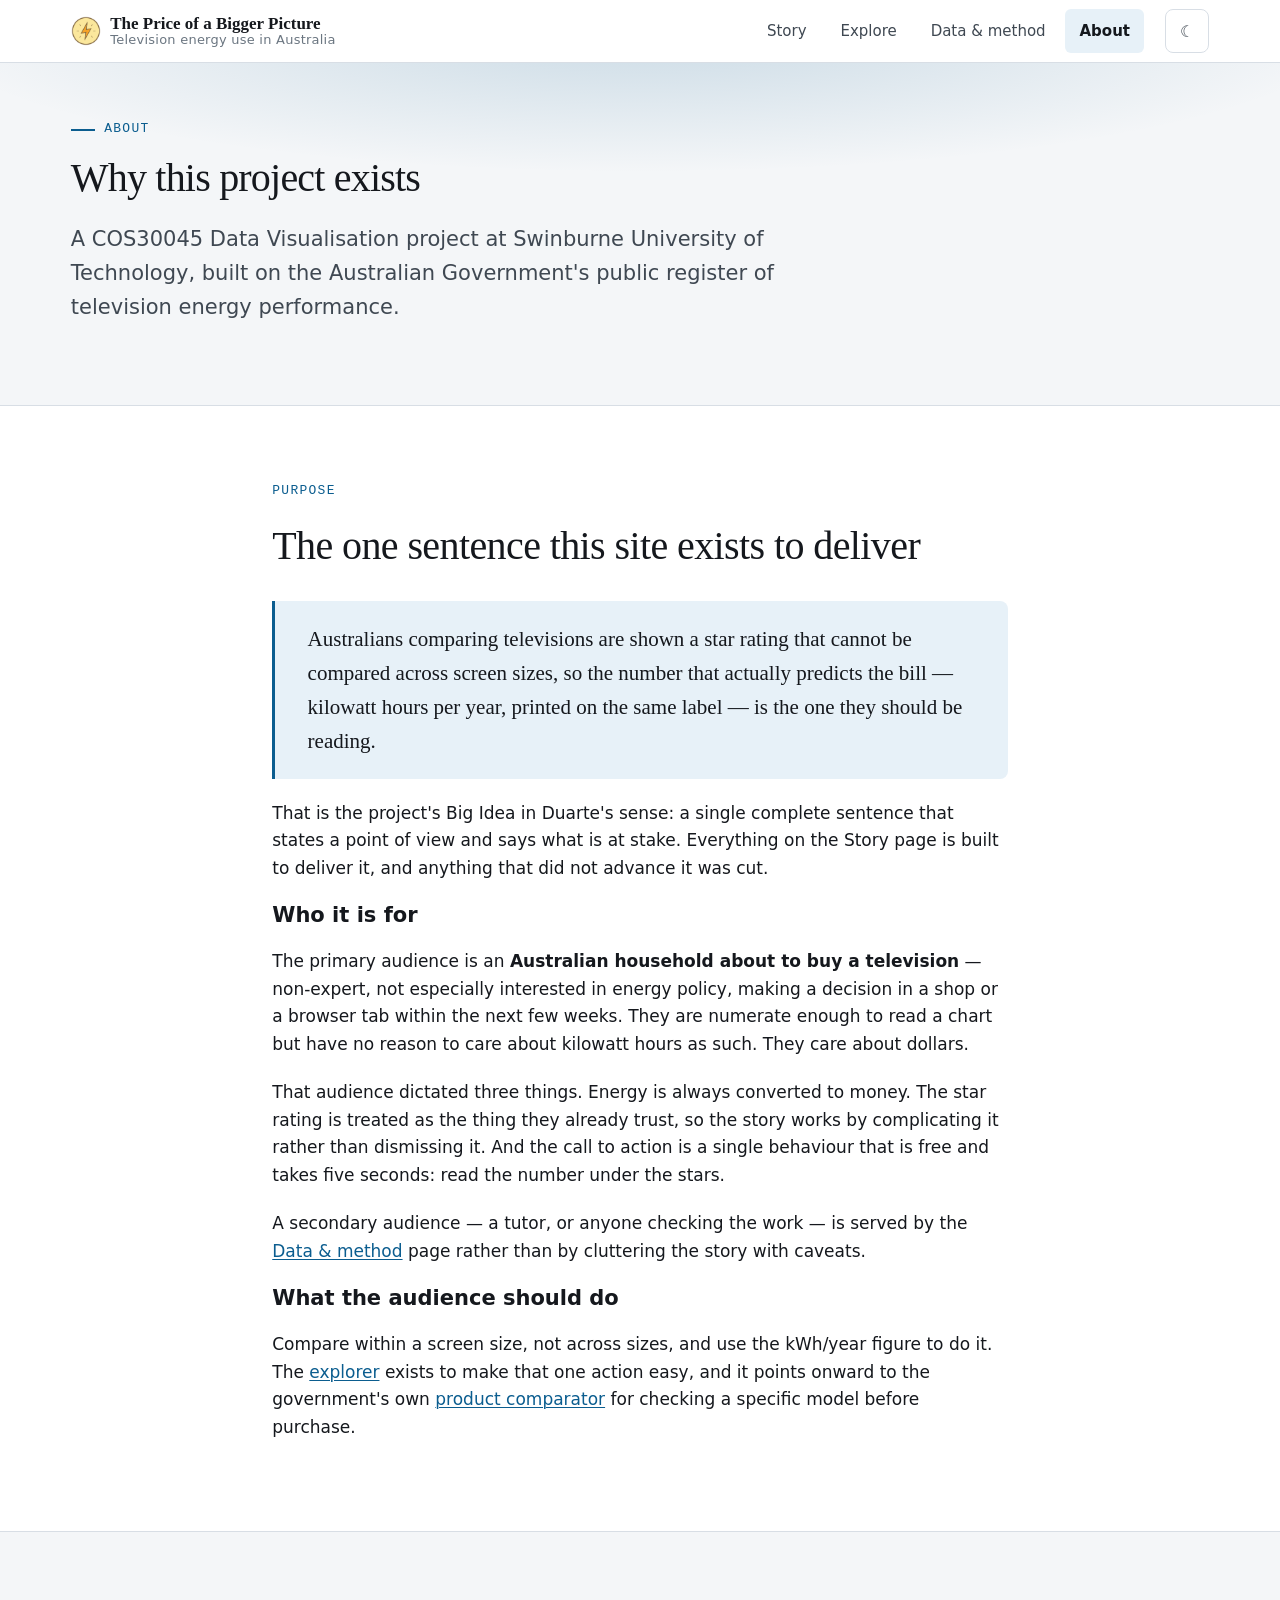
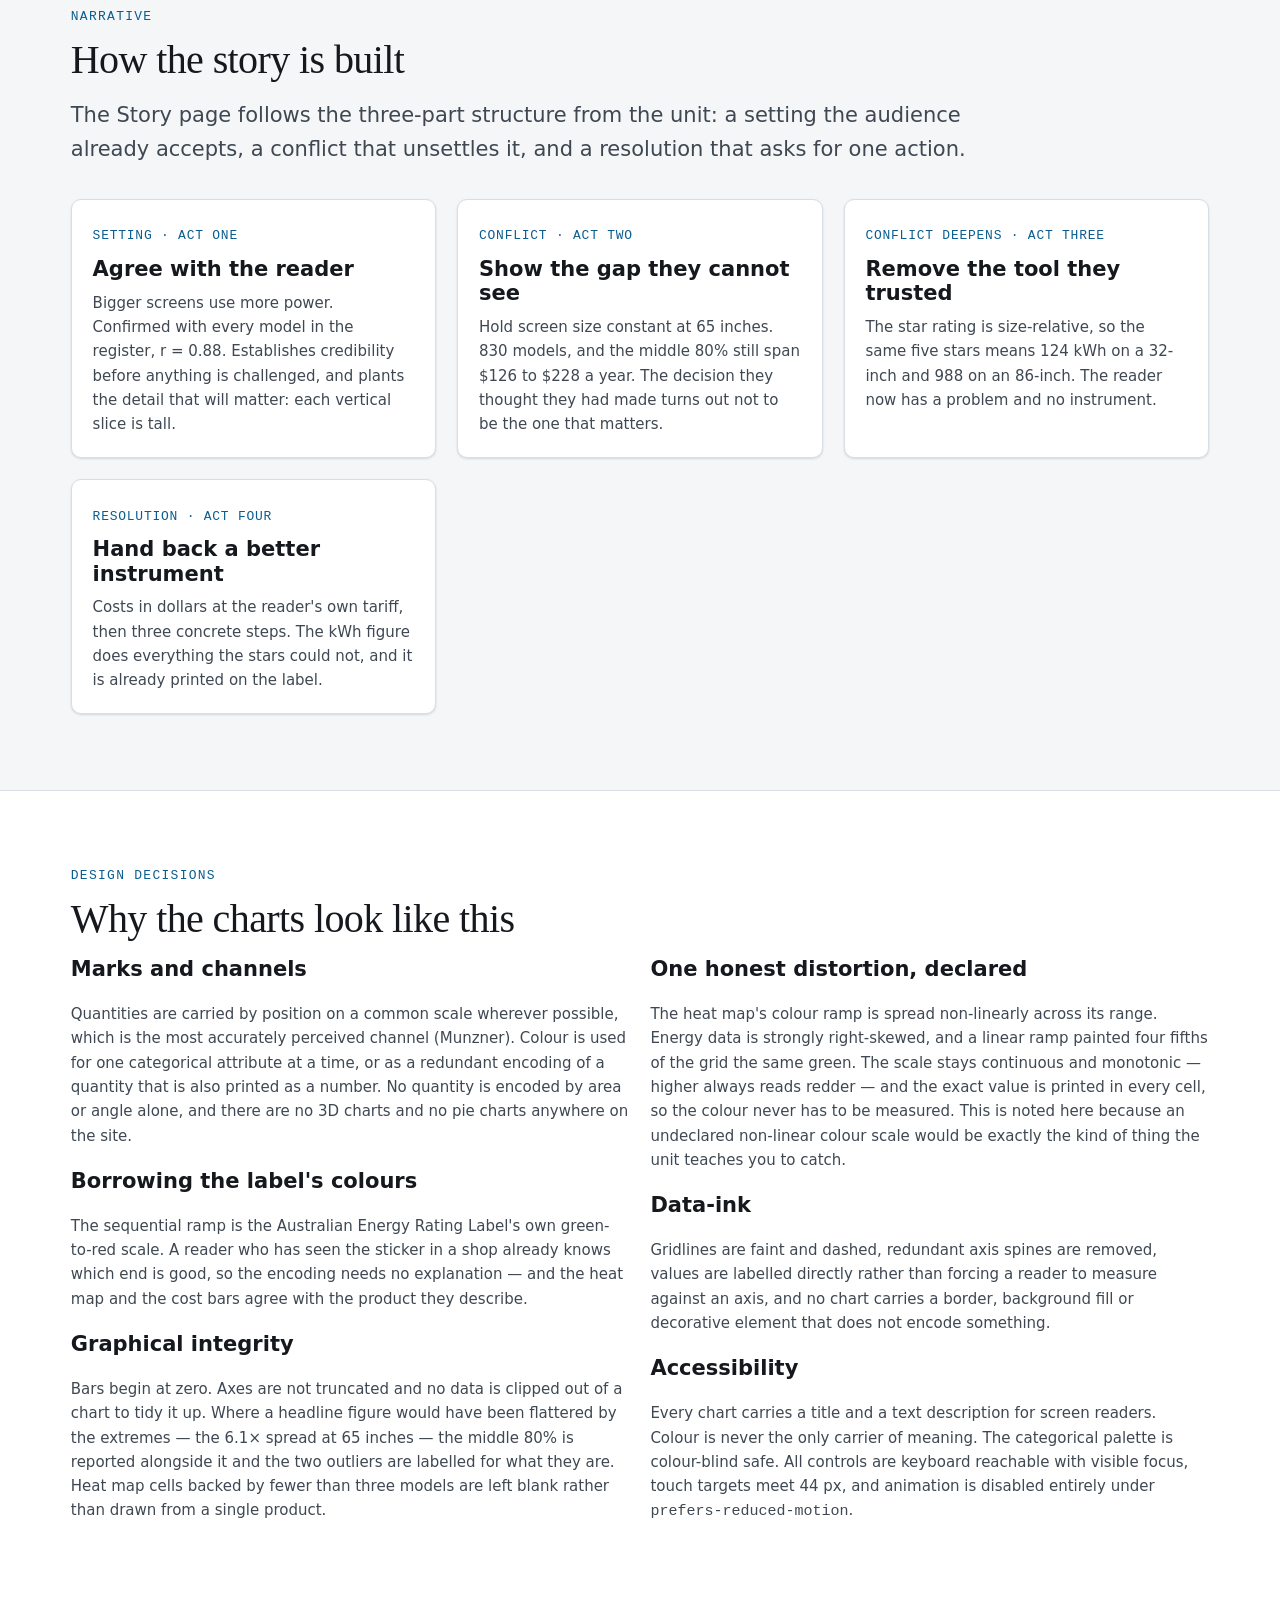
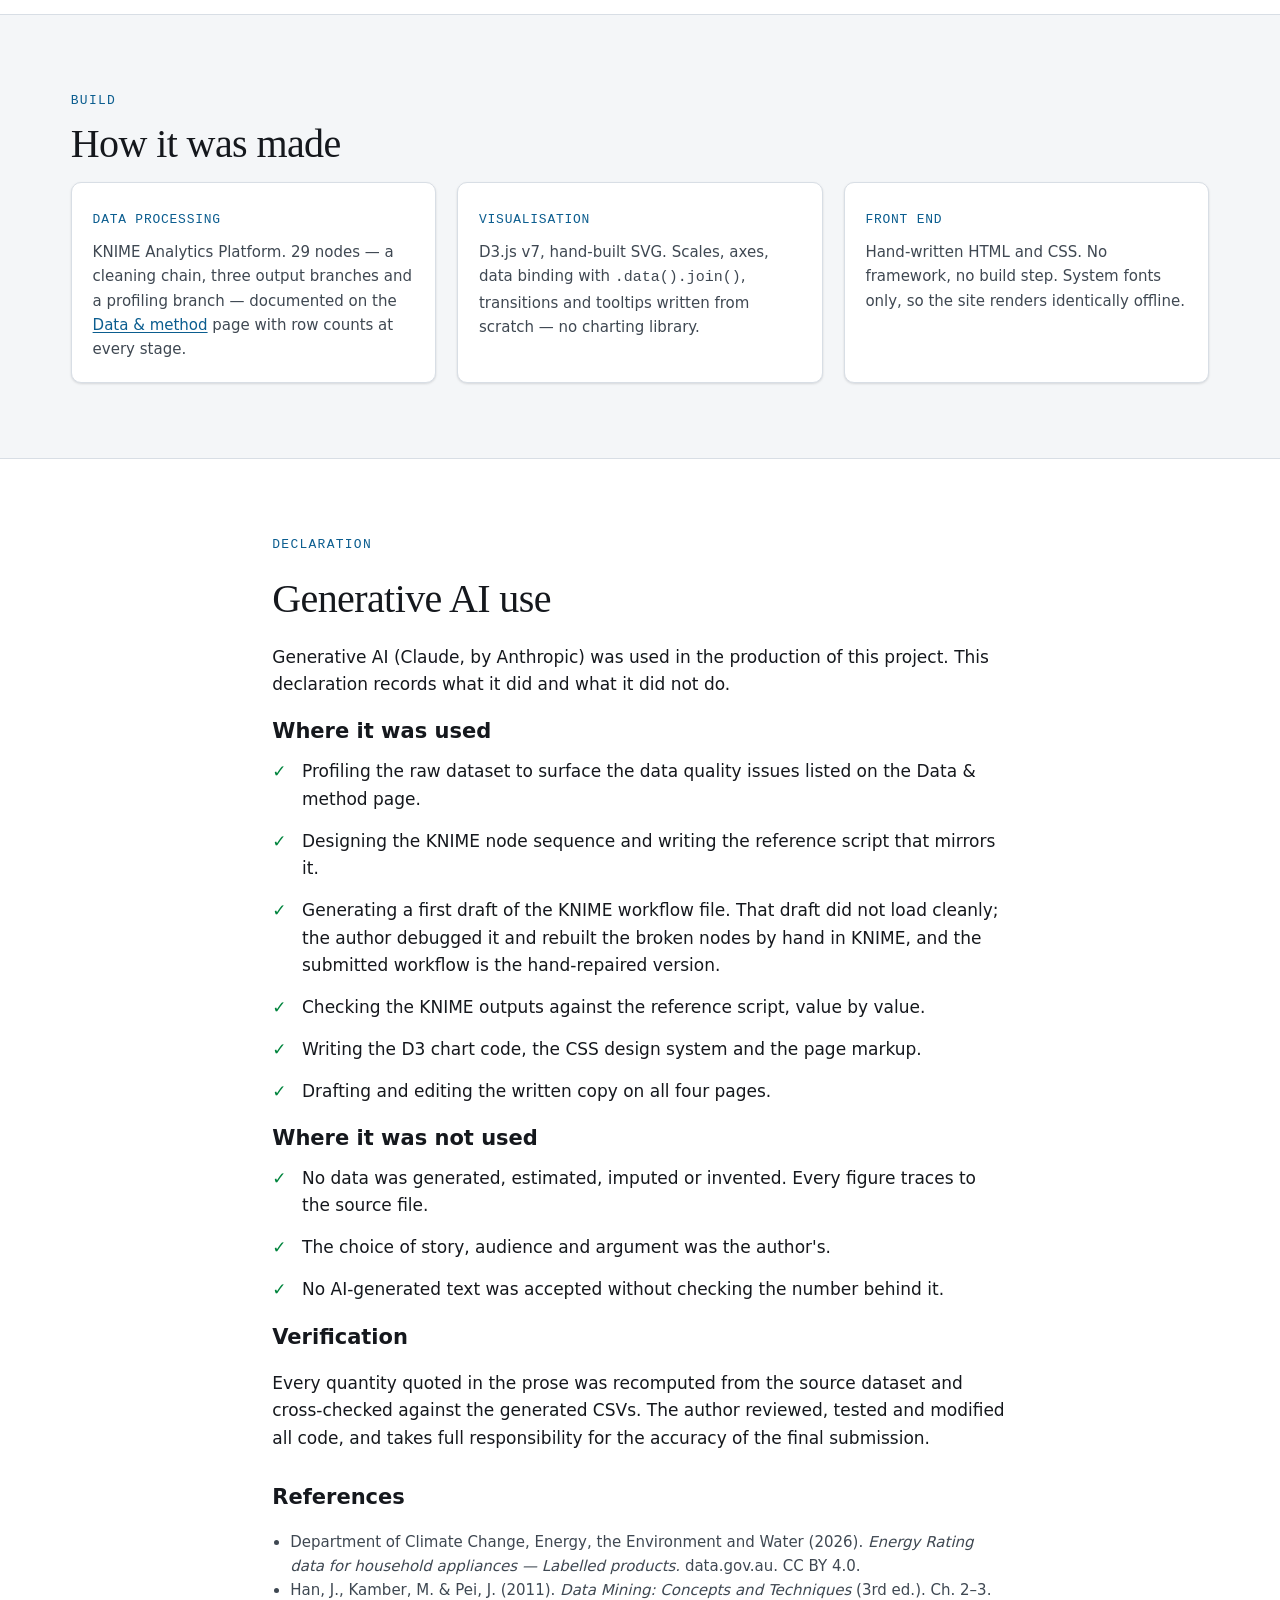
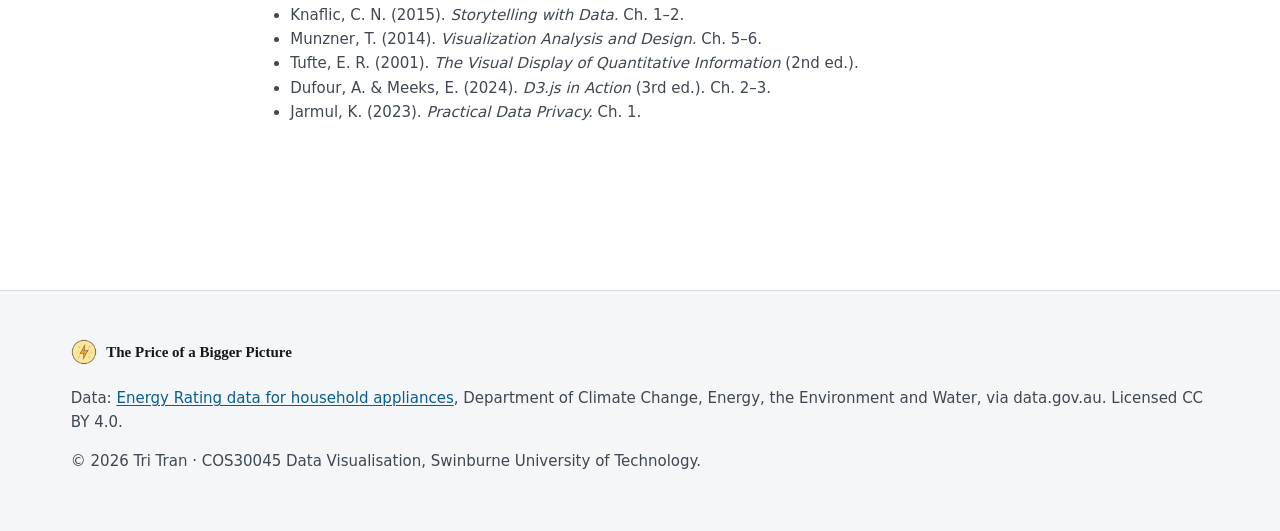
==== about.html @ 2095f711 "Add the D3 website: story, explorer, data and method, about Four acts with hand-built D3 v7 charts (" ====
<!DOCTYPE html>
<html lang="en-AU" class="no-js">
<head>
  <meta charset="UTF-8">
  <meta name="viewport" content="width=device-width, initial-scale=1.0">
  <title>About this project</title>
  <meta name="description" content="Who this data story is for, what it is trying to achieve, the design decisions behind it, and the generative AI declaration.">
  <link rel="icon" href="assets/img/PowerIcon.png" type="image/png">
  <link rel="stylesheet" href="assets/css/styles.css">
</head>
<body>
  <a class="skip-link" href="#main">Skip to main content</a>

  <header class="site-header">
    <div class="wrap">
      <nav class="nav" aria-label="Main navigation">
        <a class="brand" href="index.html" aria-label="The Price of a Bigger Picture, home">
          <img class="brand__mark" src="assets/img/PowerIcon.png" alt="">
          <span class="brand__text">
            <b>The Price of a Bigger Picture</b>
            <span class="brand__tag">Television energy use in Australia</span>
          </span>
        </a>
        <ul class="nav__list">
          <li><a class="nav__link" href="index.html">Story</a></li>
          <li><a class="nav__link" href="explore.html">Explore</a></li>
          <li><a class="nav__link" href="data.html">Data &amp; method</a></li>
          <li><a class="nav__link is-active" href="about.html" aria-current="page">About</a></li>
        </ul>
        <button class="theme-toggle" type="button" aria-label="Switch theme">&#9790;</button>
      </nav>
    </div>
  </header>

  <main id="main">
    <section class="hero" style="padding-block: var(--sp-6)">
      <div class="wrap">
        <p class="hero__kicker">About</p>
        <h1 style="font-size: var(--fs-2xl); max-width: 30ch">Why this project exists</h1>
        <p class="hero__standfirst">
          A COS30045 Data Visualisation project at Swinburne University of Technology, built on the
          Australian Government's public register of television energy performance.
        </p>
      </div>
    </section>

    <!-- ============ PURPOSE ============ -->
    <section class="section">
      <div class="wrap wrap--text stack">
        <span class="eyebrow">Purpose</span>
        <h2>The one sentence this site exists to deliver</h2>

        <div class="takeaway" style="max-width:none">
          Australians comparing televisions are shown a star rating that cannot be compared across
          screen sizes, so the number that actually predicts the bill &mdash; kilowatt hours per
          year, printed on the same label &mdash; is the one they should be reading.
        </div>

        <p>
          That is the project's Big Idea in Duarte's sense: a single complete sentence that states a
          point of view and says what is at stake. Everything on the Story page is built to deliver
          it, and anything that did not advance it was cut.
        </p>

        <h3>Who it is for</h3>
        <p>
          The primary audience is an <b>Australian household about to buy a television</b> &mdash;
          non-expert, not especially interested in energy policy, making a decision in a shop or a
          browser tab within the next few weeks. They are numerate enough to read a chart but have
          no reason to care about kilowatt hours as such. They care about dollars.
        </p>
        <p>
          That audience dictated three things. Energy is always converted to money. The star rating
          is treated as the thing they already trust, so the story works by complicating it rather
          than dismissing it. And the call to action is a single behaviour that is free and takes
          five seconds: read the number under the stars.
        </p>
        <p>
          A secondary audience &mdash; a tutor, or anyone checking the work &mdash; is served by the
          <a href="data.html">Data &amp; method</a> page rather than by cluttering the story with
          caveats.
        </p>

        <h3>What the audience should do</h3>
        <p>
          Compare within a screen size, not across sizes, and use the kWh/year figure to do it.
          The <a href="explore.html">explorer</a> exists to make that one action easy, and it points
          onward to the government's own
          <a href="https://reg.energyrating.gov.au/comparator/" rel="external">product comparator</a>
          for checking a specific model before purchase.
        </p>
      </div>
    </section>

    <!-- ============ STORY SHAPE ============ -->
    <section class="section section--tint">
      <div class="wrap">
        <span class="eyebrow">Narrative</span>
        <h2>How the story is built</h2>
        <p class="lede" style="max-width:var(--maxw-text)">
          The Story page follows the three-part structure from the unit: a setting the audience
          already accepts, a conflict that unsettles it, and a resolution that asks for one action.
        </p>

        <div class="grid grid--2" style="margin-top:var(--sp-5)">
          <div class="card">
            <span class="card__tag">Setting &middot; Act one</span>
            <h3>Agree with the reader</h3>
            <p class="small muted">Bigger screens use more power. Confirmed with every model in the
            register, r&nbsp;=&nbsp;0.88. Establishes credibility before anything is challenged, and
            plants the detail that will matter: each vertical slice is tall.</p>
          </div>
          <div class="card">
            <span class="card__tag">Conflict &middot; Act two</span>
            <h3>Show the gap they cannot see</h3>
            <p class="small muted">Hold screen size constant at 65 inches. 830 models, and the middle
            80% still span $126 to $228 a year. The decision they thought they had made turns out
            not to be the one that matters.</p>
          </div>
          <div class="card">
            <span class="card__tag">Conflict deepens &middot; Act three</span>
            <h3>Remove the tool they trusted</h3>
            <p class="small muted">The star rating is size-relative, so the same five stars means
            124 kWh on a 32-inch and 988 on an 86-inch. The reader now has a problem and no
            instrument.</p>
          </div>
          <div class="card">
            <span class="card__tag">Resolution &middot; Act four</span>
            <h3>Hand back a better instrument</h3>
            <p class="small muted">Costs in dollars at the reader's own tariff, then three concrete
            steps. The kWh figure does everything the stars could not, and it is already printed on
            the label.</p>
          </div>
        </div>
      </div>
    </section>

    <!-- ============ DESIGN ============ -->
    <section class="section">
      <div class="wrap">
        <span class="eyebrow">Design decisions</span>
        <h2>Why the charts look like this</h2>

        <div class="grid grid--2" style="align-items:start">
          <div class="stack">
            <h3>Marks and channels</h3>
            <p class="small muted">
              Quantities are carried by position on a common scale wherever possible, which is the
              most accurately perceived channel (Munzner). Colour is used for one categorical
              attribute at a time, or as a redundant encoding of a quantity that is also printed as
              a number. No quantity is encoded by area or angle alone, and there are no 3D charts
              and no pie charts anywhere on the site.
            </p>

            <h3>Borrowing the label's colours</h3>
            <p class="small muted">
              The sequential ramp is the Australian Energy Rating Label's own green-to-red scale. A
              reader who has seen the sticker in a shop already knows which end is good, so the
              encoding needs no explanation &mdash; and the heat map and the cost bars agree with the
              product they describe.
            </p>

            <h3>Graphical integrity</h3>
            <p class="small muted">
              Bars begin at zero. Axes are not truncated and no data is clipped out of a chart to
              tidy it up. Where a headline figure would have been flattered by the extremes &mdash;
              the 6.1&times; spread at 65 inches &mdash; the middle 80% is reported alongside it and
              the two outliers are labelled for what they are. Heat map cells backed by fewer than
              three models are left blank rather than drawn from a single product.
            </p>
          </div>

          <div class="stack">
            <h3>One honest distortion, declared</h3>
            <p class="small muted">
              The heat map's colour ramp is spread non-linearly across its range. Energy data is
              strongly right-skewed, and a linear ramp painted four fifths of the grid the same
              green. The scale stays continuous and monotonic &mdash; higher always reads redder
              &mdash; and the exact value is printed in every cell, so the colour never has to be
              measured. This is noted here because an undeclared non-linear colour scale would be
              exactly the kind of thing the unit teaches you to catch.
            </p>

            <h3>Data-ink</h3>
            <p class="small muted">
              Gridlines are faint and dashed, redundant axis spines are removed, values are labelled
              directly rather than forcing a reader to measure against an axis, and no chart carries
              a border, background fill or decorative element that does not encode something.
            </p>

            <h3>Accessibility</h3>
            <p class="small muted">
              Every chart carries a title and a text description for screen readers. Colour is never
              the only carrier of meaning. The categorical palette is colour-blind safe. All
              controls are keyboard reachable with visible focus, touch targets meet 44&nbsp;px, and
              animation is disabled entirely under <code>prefers-reduced-motion</code>.
            </p>
          </div>
        </div>
      </div>
    </section>

    <!-- ============ BUILD ============ -->
    <section class="section section--tint">
      <div class="wrap">
        <span class="eyebrow">Build</span>
        <h2>How it was made</h2>
        <div class="grid grid--3">
          <div class="card">
            <span class="card__tag">Data processing</span>
            <p class="small muted" style="margin:0">KNIME Analytics Platform. 29 nodes &mdash; a
            cleaning chain, three output branches and a profiling branch &mdash; documented on the
            <a href="data.html">Data &amp; method</a> page with row counts at every stage.</p>
          </div>
          <div class="card">
            <span class="card__tag">Visualisation</span>
            <p class="small muted" style="margin:0">D3.js v7, hand-built SVG. Scales, axes, data
            binding with <code>.data().join()</code>, transitions and tooltips written from
            scratch &mdash; no charting library.</p>
          </div>
          <div class="card">
            <span class="card__tag">Front end</span>
            <p class="small muted" style="margin:0">Hand-written HTML and CSS. No framework, no build
            step. System fonts only, so the site renders identically offline.</p>
          </div>
        </div>
      </div>
    </section>

    <!-- ============ GENAI ============ -->
    <section class="section">
      <div class="wrap wrap--text stack">
        <span class="eyebrow">Declaration</span>
        <h2>Generative AI use</h2>

        <p>
          Generative AI (Claude, by Anthropic) was used in the production of this project. This
          declaration records what it did and what it did not do.
        </p>

        <h3>Where it was used</h3>
        <ul class="tick-list">
          <li>Profiling the raw dataset to surface the data quality issues listed on the Data &amp;
              method page.</li>
          <li>Designing the KNIME node sequence and writing the reference script that mirrors it.</li>
          <li>Generating a first draft of the KNIME workflow file. That draft did not load cleanly;
              the author debugged it and rebuilt the broken nodes by hand in KNIME, and the submitted
              workflow is the hand-repaired version.</li>
          <li>Checking the KNIME outputs against the reference script, value by value.</li>
          <li>Writing the D3 chart code, the CSS design system and the page markup.</li>
          <li>Drafting and editing the written copy on all four pages.</li>
        </ul>

        <h3>Where it was not used</h3>
        <ul class="tick-list">
          <li>No data was generated, estimated, imputed or invented. Every figure traces to the
              source file.</li>
          <li>The choice of story, audience and argument was the author's.</li>
          <li>No AI-generated text was accepted without checking the number behind it.</li>
        </ul>

        <h3>Verification</h3>
        <p>
          Every quantity quoted in the prose was recomputed from the source dataset and cross-checked
          against the generated CSVs. The author reviewed, tested and modified all code, and takes
          full responsibility for the accuracy of the final submission.
        </p>

        <h3 style="margin-top:var(--sp-5)">References</h3>
        <ul class="small muted" style="padding-left:1.2em">
          <li>Department of Climate Change, Energy, the Environment and Water (2026).
              <em>Energy Rating data for household appliances &mdash; Labelled products.</em> data.gov.au. CC BY 4.0.</li>
          <li>Han, J., Kamber, M. &amp; Pei, J. (2011). <em>Data Mining: Concepts and Techniques</em> (3rd ed.). Ch. 2&ndash;3.</li>
          <li>Knaflic, C. N. (2015). <em>Storytelling with Data.</em> Ch. 1&ndash;2.</li>
          <li>Munzner, T. (2014). <em>Visualization Analysis and Design.</em> Ch. 5&ndash;6.</li>
          <li>Tufte, E. R. (2001). <em>The Visual Display of Quantitative Information</em> (2nd ed.).</li>
          <li>Dufour, A. &amp; Meeks, E. (2024). <em>D3.js in Action</em> (3rd ed.). Ch. 2&ndash;3.</li>
          <li>Jarmul, K. (2023). <em>Practical Data Privacy.</em> Ch. 1.</li>
        </ul>
      </div>
    </section>

  </main>

  <footer class="site-footer">
    <div class="wrap">
      <div class="site-footer__top">
        <img src="assets/img/PowerIcon.png" alt="">
        <strong>The Price of a Bigger Picture</strong>
      </div>
      <p class="small">
        Data: <a href="https://data.gov.au/data/dataset/energy-rating-for-household-appliances">Energy
        Rating data for household appliances</a>, Department of Climate Change, Energy, the
        Environment and Water, via data.gov.au. Licensed CC BY 4.0.
      </p>
      <p class="small">&copy; <span data-year>2026</span> Tri Tran &middot; COS30045 Data Visualisation, Swinburne University of Technology.</p>
    </div>
  </footer>

  <script src="assets/js/vendor/d3.v7.min.js"></script>
  <script src="assets/js/charts.js"></script>
  <script src="assets/js/main.js"></script>
</body>
</html>
---- assets/css/styles.css ----
/* ==========================================================================
   The Price of a Bigger Picture - COS30045 Assignment 1
   Design system + page styles.

   Colour note: the sequential ramp is taken from the Australian Energy Rating
   Label itself (green = efficient, red = inefficient). Using the label's own
   colours means the chart legend matches the sticker on the shelf, so the
   encoding needs no explaining.
   ========================================================================== */

/* --- Tokens --------------------------------------------------------------- */
:root {
  /* Neutrals */
  --paper:      #ffffff;
  --tint:       #f4f6f8;
  --tint-2:     #e8ecf0;
  --rule:       #d8dee5;
  --ink:        #15181d;
  --ink-2:      #3f4852;
  --ink-3:      #6b7681;

  /* Brand / UI accent */
  --accent:     #0b5d8f;
  --accent-ink: #073f61;
  --accent-wash:#e7f1f8;

  /* Energy Rating Label ramp: efficient -> inefficient */
  --e1: #00843d;
  --e2: #8cc63f;
  --e3: #ffd500;
  --e4: #f7941e;
  --e5: #e8112d;

  /* Screen technology (categorical, colour-blind safe) */
  --tech-lcd:  #4c72b0;
  --tech-led:  #55a868;
  --tech-oled: #c44e52;

  /* Fluid type scale */
  --fs-xs:  clamp(0.75rem, 0.73rem + 0.1vw, 0.8125rem);
  --fs-sm:  clamp(0.875rem, 0.85rem + 0.15vw, 0.9375rem);
  --fs-base:clamp(1rem, 0.97rem + 0.2vw, 1.0625rem);
  --fs-lg:  clamp(1.125rem, 1.05rem + 0.4vw, 1.3125rem);
  --fs-xl:  clamp(1.375rem, 1.2rem + 0.8vw, 1.75rem);
  --fs-2xl: clamp(1.75rem, 1.45rem + 1.4vw, 2.5rem);
  --fs-3xl: clamp(2.25rem, 1.7rem + 2.6vw, 4rem);

  /* Space scale */
  --sp-1: clamp(0.25rem, 0.24rem + 0.1vw, 0.375rem);
  --sp-2: clamp(0.5rem, 0.47rem + 0.15vw, 0.625rem);
  --sp-3: clamp(0.75rem, 0.7rem + 0.25vw, 1rem);
  --sp-4: clamp(1rem, 0.9rem + 0.5vw, 1.5rem);
  --sp-5: clamp(1.5rem, 1.3rem + 0.9vw, 2.25rem);
  --sp-6: clamp(2rem, 1.6rem + 1.8vw, 3.25rem);
  --sp-7: clamp(3rem, 2.3rem + 3vw, 5rem);

  /* Type families. System stacks only - no network request, so the page
     renders identically offline and when marked from a USB stick. */
  --font-display: Georgia, "Iowan Old Style", "Times New Roman", serif;
  --font-body: system-ui, -apple-system, "Segoe UI", Roboto, Helvetica, Arial, sans-serif;
  --font-mono: ui-monospace, "SF Mono", SFMono-Regular, Menlo, Consolas, monospace;

  /* Motion */
  --dur-fast: 150ms;
  --dur: 260ms;
  --dur-slow: 500ms;
  --ease: cubic-bezier(0.4, 0, 0.2, 1);

  --shadow-1: 0 1px 2px rgba(21, 24, 29, 0.06), 0 1px 3px rgba(21, 24, 29, 0.08);
  --shadow-2: 0 4px 12px rgba(21, 24, 29, 0.08), 0 2px 4px rgba(21, 24, 29, 0.06);
  --shadow-3: 0 12px 32px rgba(21, 24, 29, 0.12);

  --maxw: 1180px;
  --maxw-text: 68ch;
}

@media (prefers-color-scheme: dark) {
  :root:not([data-theme="light"]) {
    --paper:      #14171c;
    --tint:       #1b1f26;
    --tint-2:     #232831;
    --rule:       #323a45;
    --ink:        #eef1f4;
    --ink-2:      #b4bec9;
    --ink-3:      #8792a0;
    --accent:     #68b6e8;
    --accent-ink: #a8d5f2;
    --accent-wash:#1a2b38;
    --shadow-1: 0 1px 2px rgba(0,0,0,0.4);
    --shadow-2: 0 4px 12px rgba(0,0,0,0.45);
    --shadow-3: 0 12px 32px rgba(0,0,0,0.55);
  }
}

:root[data-theme="dark"] {
  --paper:      #14171c;
  --tint:       #1b1f26;
  --tint-2:     #232831;
  --rule:       #323a45;
  --ink:        #eef1f4;
  --ink-2:      #b4bec9;
  --ink-3:      #8792a0;
  --accent:     #68b6e8;
  --accent-ink: #a8d5f2;
  --accent-wash:#1a2b38;
}

/* --- Reset ---------------------------------------------------------------- */
*, *::before, *::after { box-sizing: border-box; }

html { -webkit-text-size-adjust: 100%; scroll-behavior: smooth; }

body {
  margin: 0;
  background: var(--paper);
  color: var(--ink);
  font-family: var(--font-body);
  font-size: var(--fs-base);
  line-height: 1.62;
  -webkit-font-smoothing: antialiased;
  text-rendering: optimizeLegibility;
}

img, svg { max-width: 100%; display: block; }
h1, h2, h3, h4 { line-height: 1.16; margin: 0 0 var(--sp-3); font-weight: 600; }
h1 { font-family: var(--font-display); font-size: var(--fs-3xl); letter-spacing: -0.02em; font-weight: 400; }
h2 { font-family: var(--font-display); font-size: var(--fs-2xl); letter-spacing: -0.015em; font-weight: 400; }
h3 { font-size: var(--fs-lg); }
h4 { font-size: var(--fs-base); }
p { margin: 0 0 var(--sp-3); }
a { color: var(--accent); text-decoration-thickness: 1px; text-underline-offset: 2px; }
a:hover { color: var(--accent-ink); }

:focus-visible {
  outline: 3px solid var(--accent);
  outline-offset: 2px;
  border-radius: 3px;
}
:focus:not(:focus-visible) { outline: none; }

/* Respect the user's motion preference everywhere. */
@media (prefers-reduced-motion: reduce) {
  html { scroll-behavior: auto; }
  *, *::before, *::after {
    animation-duration: 0.01ms !important;
    animation-iteration-count: 1 !important;
    transition-duration: 0.01ms !important;
  }
}

.skip-link {
  position: absolute; left: -9999px; top: 0; z-index: 100;
  background: var(--ink); color: var(--paper);
  padding: var(--sp-2) var(--sp-3); border-radius: 0 0 6px 0;
}
.skip-link:focus { left: 0; }

/* --- Layout --------------------------------------------------------------- */
.wrap { width: 100%; max-width: var(--maxw); margin-inline: auto; padding-inline: var(--sp-4); }
.wrap--text { max-width: calc(var(--maxw-text) + 2 * var(--sp-4)); }
.section { padding-block: var(--sp-7); }
.section--tint { background: var(--tint); border-block: 1px solid var(--rule); }
.stack > * + * { margin-top: var(--sp-4); }

/* --- Header --------------------------------------------------------------- */
.site-header {
  position: sticky; top: 0; z-index: 50;
  background: color-mix(in srgb, var(--paper) 88%, transparent);
  backdrop-filter: blur(12px) saturate(180%);
  border-bottom: 1px solid var(--rule);
}
@supports not (background: color-mix(in srgb, red 50%, blue)) {
  .site-header { background: var(--paper); }
}

.nav { display: flex; align-items: center; gap: var(--sp-4); min-height: 62px; }

.brand { display: flex; align-items: center; gap: var(--sp-2); text-decoration: none; color: var(--ink); margin-right: auto; }
.brand__mark { width: 30px; height: 30px; flex: none; }
.brand__text { font-family: var(--font-display); font-size: var(--fs-base); line-height: 1.1; }
.brand__text b { font-weight: 600; display: block; }
.brand__tag { display: block; font-family: var(--font-body); font-size: var(--fs-xs); color: var(--ink-3); letter-spacing: 0.02em; }

.nav__list { display: flex; gap: var(--sp-1); list-style: none; margin: 0; padding: 0; flex-wrap: wrap; }
.nav__link {
  display: block; padding: var(--sp-2) var(--sp-3);
  font-size: var(--fs-sm); color: var(--ink-2); text-decoration: none;
  border-radius: 6px; transition: background var(--dur-fast) var(--ease), color var(--dur-fast) var(--ease);
  min-height: 44px; display: flex; align-items: center;
}
.nav__link:hover { background: var(--tint-2); color: var(--ink); }
.nav__link.is-active { color: var(--ink); font-weight: 600; background: var(--accent-wash); }

.theme-toggle {
  flex: none; width: 44px; height: 44px; display: grid; place-items: center;
  background: none; border: 1px solid var(--rule); border-radius: 8px;
  color: var(--ink-2); cursor: pointer; font-size: 1rem;
  transition: background var(--dur-fast) var(--ease), color var(--dur-fast) var(--ease);
}
.theme-toggle:hover { background: var(--tint-2); color: var(--ink); }

/* --- Hero ----------------------------------------------------------------- */
.hero {
  background:
    radial-gradient(ellipse 80% 60% at 50% -10%, rgba(11, 93, 143, 0.18), transparent 70%),
    var(--tint);
  border-bottom: 1px solid var(--rule);
  padding-block: var(--sp-7) var(--sp-6);
}
.hero__kicker {
  display: inline-flex; align-items: center; gap: var(--sp-2);
  font-family: var(--font-mono); font-size: var(--fs-xs);
  text-transform: uppercase; letter-spacing: 0.1em;
  color: var(--accent); margin-bottom: var(--sp-3);
}
.hero__kicker::before { content: ""; width: 24px; height: 2px; background: currentColor; }
.hero h1 { max-width: 24ch; margin-bottom: var(--sp-4); }
.hero__standfirst { font-size: var(--fs-lg); color: var(--ink-2); max-width: 56ch; margin-bottom: var(--sp-5); }
.hero__meta { font-family: var(--font-mono); font-size: var(--fs-xs); color: var(--ink-3); border-top: 1px solid var(--rule); padding-top: var(--sp-3); }

/* --- Stat row ------------------------------------------------------------- */
.stats { display: grid; grid-template-columns: repeat(auto-fit, minmax(170px, 1fr)); gap: var(--sp-1); margin-top: var(--sp-5); }
.stat { padding: var(--sp-3) var(--sp-4) var(--sp-3) 0; border-left: 2px solid var(--rule); padding-left: var(--sp-4); }
.stat:first-child { border-left-color: var(--accent); }
.stat__num {
  font-family: var(--font-display); font-size: var(--fs-2xl); line-height: 1;
  font-variant-numeric: tabular-nums; color: var(--ink); display: block;
}
.stat__label { font-size: var(--fs-xs); color: var(--ink-3); text-transform: uppercase; letter-spacing: 0.07em; margin-top: var(--sp-2); display: block; }

/* --- Story beats ---------------------------------------------------------- */
.beat { padding-block: var(--sp-7); border-top: 1px solid var(--rule); }
.beat:first-of-type { border-top: 0; }
.beat__num {
  font-family: var(--font-mono); font-size: var(--fs-xs); letter-spacing: 0.12em;
  text-transform: uppercase; color: var(--accent); margin-bottom: var(--sp-2);
}
.beat__head { max-width: var(--maxw-text); margin-bottom: var(--sp-5); }
.beat__head h2 { margin-bottom: var(--sp-3); }
.beat__lede { font-size: var(--fs-lg); color: var(--ink-2); }
.beat__aside { max-width: var(--maxw-text); margin-top: var(--sp-5); }

/* Pull quote / takeaway */
.takeaway {
  border-left: 3px solid var(--accent);
  background: var(--accent-wash);
  padding: var(--sp-4) var(--sp-5);
  border-radius: 0 8px 8px 0;
  font-size: var(--fs-lg);
  font-family: var(--font-display);
  color: var(--ink);
  margin: var(--sp-5) 0 0;
  max-width: var(--maxw-text);
}
.takeaway strong { font-weight: 600; }

/* --- Figures / charts ----------------------------------------------------- */
.figure { margin: 0 0 var(--sp-4); }
.figure__head { margin-bottom: var(--sp-3); }
.figure__title { font-size: var(--fs-base); font-weight: 600; margin-bottom: var(--sp-1); }
.figure__sub { font-size: var(--fs-sm); color: var(--ink-3); margin: 0; }

/* The responsive container the unit asks for: the SVG scales with the page
   via its viewBox, so one chart works from phone to desktop. */
.responsive-svg-container {
  width: 100%;
  margin-inline: auto;
  position: relative;
  background: var(--paper);
  border: 1px solid var(--rule);
  border-radius: 10px;
  padding: var(--sp-3);
}
.responsive-svg-container svg { width: 100%; height: auto; overflow: visible; }

.figure__note { font-size: var(--fs-xs); color: var(--ink-3); margin-top: var(--sp-3); }
.figure__note code { font-family: var(--font-mono); background: var(--tint-2); padding: 1px 5px; border-radius: 3px; }

/* Chart primitives shared by every D3 chart */
.axis line, .axis path { stroke: var(--rule); shape-rendering: crispEdges; }
.axis text { fill: var(--ink-3); font-family: var(--font-body); font-size: 11px; }
.axis--y path { display: none; }          /* data-ink: drop the redundant spine */
.gridline { stroke: var(--rule); stroke-dasharray: 2 3; opacity: 0.7; }
.axis-title { fill: var(--ink-2); font-size: 11.5px; font-weight: 600; letter-spacing: 0.02em; }
.bar { transition: opacity var(--dur-fast) var(--ease); }
.bar:hover { opacity: 0.78; }
.dot { transition: opacity var(--dur-fast) var(--ease); }
.annot-line { stroke: var(--ink); stroke-width: 1; stroke-dasharray: 3 2; }
.annot-text { fill: var(--ink); font-size: 11.5px; font-weight: 600; }
.annot-text--sub { fill: var(--ink-3); font-weight: 400; font-size: 11px; }
.value-label { fill: var(--ink-2); font-size: 11px; font-variant-numeric: tabular-nums; }

/* Legend */
.legend { display: flex; flex-wrap: wrap; gap: var(--sp-2) var(--sp-4); margin-top: var(--sp-3); font-size: var(--fs-sm); color: var(--ink-2); }
.legend__item { display: inline-flex; align-items: center; gap: var(--sp-2); }
.legend__swatch { width: 12px; height: 12px; border-radius: 3px; flex: none; }
.legend__ramp { display: inline-flex; align-items: center; gap: var(--sp-2); font-size: var(--fs-xs); color: var(--ink-3); }
.legend__ramp-bar { width: 120px; height: 10px; border-radius: 3px; background: linear-gradient(90deg, var(--e1), var(--e2), var(--e3), var(--e4), var(--e5)); }

/* Tooltip */
.tip {
  position: fixed; z-index: 80; pointer-events: none;
  background: var(--ink); color: var(--paper);
  padding: var(--sp-2) var(--sp-3); border-radius: 7px;
  font-size: var(--fs-xs); line-height: 1.45;
  box-shadow: var(--shadow-3); max-width: 260px;
  opacity: 0; transition: opacity var(--dur-fast) var(--ease);
}
.tip.is-on { opacity: 1; }
.tip b { font-weight: 600; }
.tip__row { display: flex; justify-content: space-between; gap: var(--sp-3); font-variant-numeric: tabular-nums; }
.tip__k { color: color-mix(in srgb, var(--paper) 62%, transparent); }

/* Loading / error state inside a chart container */
.chart-msg {
  display: grid; place-items: center; text-align: center;
  min-height: 180px; padding: var(--sp-4);
  color: var(--ink-3); font-size: var(--fs-sm);
}
.chart-msg code { font-family: var(--font-mono); background: var(--tint-2); color: var(--ink-2); padding: 2px 6px; border-radius: 4px; }
.chart-msg strong { color: var(--ink-2); }

/* --- Controls ------------------------------------------------------------- */
.controls {
  display: flex; flex-wrap: wrap; gap: var(--sp-4);
  align-items: flex-end;
  padding: var(--sp-4);
  background: var(--tint); border: 1px solid var(--rule); border-radius: 10px;
  margin-bottom: var(--sp-4);
}
.control { display: flex; flex-direction: column; gap: var(--sp-1); min-width: 160px; }
.control__label { font-size: var(--fs-xs); font-weight: 600; text-transform: uppercase; letter-spacing: 0.06em; color: var(--ink-3); }
.control__val { font-family: var(--font-mono); color: var(--accent); font-weight: 600; }

select, input[type="search"], input[type="number"] {
  font: inherit; font-size: var(--fs-sm);
  padding: var(--sp-2) var(--sp-3); min-height: 44px;
  background: var(--paper); color: var(--ink);
  border: 1px solid var(--rule); border-radius: 8px;
}
input[type="range"] { accent-color: var(--accent); min-height: 44px; }

.chips { display: flex; flex-wrap: wrap; gap: var(--sp-2); }
.chip {
  font: inherit; font-size: var(--fs-sm);
  padding: var(--sp-2) var(--sp-3); min-height: 40px;
  background: var(--paper); color: var(--ink-2);
  border: 1px solid var(--rule); border-radius: 999px; cursor: pointer;
  transition: all var(--dur-fast) var(--ease);
}
.chip:hover { border-color: var(--accent); color: var(--ink); }
.chip[aria-pressed="true"] { background: var(--ink); color: var(--paper); border-color: var(--ink); }

.btn {
  font: inherit; font-size: var(--fs-sm); font-weight: 600;
  padding: var(--sp-3) var(--sp-5); min-height: 44px;
  border-radius: 8px; cursor: pointer; border: 1px solid transparent;
  transition: all var(--dur-fast) var(--ease);
}
.btn--primary { background: var(--accent); color: #fff; }
.btn--primary:hover { background: var(--accent-ink); }
.btn--ghost { background: transparent; color: var(--ink-2); border-color: var(--rule); }
.btn--ghost:hover { background: var(--tint-2); color: var(--ink); }

/* --- Cards / grids -------------------------------------------------------- */
.grid { display: grid; gap: var(--sp-4); }
.grid--2 { grid-template-columns: repeat(auto-fit, minmax(280px, 1fr)); }
.grid--3 { grid-template-columns: repeat(auto-fit, minmax(240px, 1fr)); }

.card {
  background: var(--paper); border: 1px solid var(--rule);
  border-radius: 10px; padding: var(--sp-4);
  box-shadow: var(--shadow-1);
}
.card h3 { margin-bottom: var(--sp-2); }
.card p:last-child { margin-bottom: 0; }
.card__tag {
  display: inline-block; font-family: var(--font-mono); font-size: var(--fs-xs);
  text-transform: uppercase; letter-spacing: 0.06em;
  color: var(--accent); margin-bottom: var(--sp-2);
}

/* --- Tables --------------------------------------------------------------- */
.table-wrap { overflow-x: auto; border: 1px solid var(--rule); border-radius: 10px; }
table { width: 100%; border-collapse: collapse; font-size: var(--fs-sm); }
caption { text-align: left; padding: var(--sp-3) var(--sp-4); color: var(--ink-3); font-size: var(--fs-xs); border-bottom: 1px solid var(--rule); }
th, td { padding: var(--sp-2) var(--sp-4); text-align: left; border-bottom: 1px solid var(--rule); }
thead th { background: var(--tint); font-size: var(--fs-xs); text-transform: uppercase; letter-spacing: 0.05em; color: var(--ink-3); position: sticky; top: 0; }
tbody tr:last-child th, tbody tr:last-child td { border-bottom: 0; }
tbody tr:hover { background: var(--tint); }
.num { text-align: right; font-variant-numeric: tabular-nums; font-family: var(--font-mono); }
.rank { color: var(--ink-3); font-family: var(--font-mono); }

/* --- Prose helpers -------------------------------------------------------- */
.muted { color: var(--ink-2); }
.small { font-size: var(--fs-sm); }
.xs { font-size: var(--fs-xs); }
.mono { font-family: var(--font-mono); }
.lede { font-size: var(--fs-lg); color: var(--ink-2); }
.eyebrow { font-family: var(--font-mono); font-size: var(--fs-xs); text-transform: uppercase; letter-spacing: 0.1em; color: var(--accent); display: block; margin-bottom: var(--sp-2); }

.tick-list { list-style: none; padding: 0; margin: 0; }
.tick-list li { padding-left: 1.75em; position: relative; margin-bottom: var(--sp-3); }
.tick-list li::before {
  content: "\2713"; position: absolute; left: 0; top: 0;
  color: var(--e1); font-weight: 700;
}

.steps { list-style: none; counter-reset: s; padding: 0; margin: 0; }
.steps li { counter-increment: s; padding-left: 2.5em; position: relative; margin-bottom: var(--sp-4); }
.steps li::before {
  content: counter(s); position: absolute; left: 0; top: 0.1em;
  width: 1.7em; height: 1.7em; display: grid; place-items: center;
  background: var(--accent); color: #fff; border-radius: 50%;
  font-size: 0.78em; font-weight: 700; font-family: var(--font-mono);
}

.callout {
  background: var(--tint); border: 1px solid var(--rule);
  border-radius: 10px; padding: var(--sp-4) var(--sp-5);
}
.callout--warn { background: color-mix(in srgb, var(--e4) 10%, var(--paper)); border-color: color-mix(in srgb, var(--e4) 40%, var(--rule)); }
@supports not (background: color-mix(in srgb, red 50%, blue)) {
  .callout--warn { background: #fdf3e7; border-color: #f0c9a0; }
}

dl.meta { display: grid; grid-template-columns: minmax(130px, auto) 1fr; gap: var(--sp-2) var(--sp-4); margin: 0; font-size: var(--fs-sm); }
dl.meta dt { color: var(--ink-3); }
dl.meta dd { margin: 0; }

/* --- Scroll reveal (progressive enhancement) ------------------------------ */
.reveal { opacity: 0; transform: translateY(14px); transition: opacity var(--dur-slow) var(--ease), transform var(--dur-slow) var(--ease); }
.reveal.is-in { opacity: 1; transform: none; }
/* If JS never runs, nothing should be invisible. */
.no-js .reveal { opacity: 1; transform: none; }
@media (prefers-reduced-motion: reduce) {
  .reveal { opacity: 1; transform: none; }
}

/* --- Footer --------------------------------------------------------------- */
.site-footer {
  background: var(--tint); border-top: 1px solid var(--rule);
  padding-block: var(--sp-6); margin-top: var(--sp-7);
  font-size: var(--fs-sm); color: var(--ink-2);
}
.site-footer__top { display: flex; align-items: center; gap: var(--sp-2); margin-bottom: var(--sp-4); }
.site-footer__top img { width: 26px; height: 26px; }
.site-footer__top strong { font-family: var(--font-display); font-weight: 600; color: var(--ink); }
.site-footer__ack {
  margin-top: var(--sp-4); padding-top: var(--sp-4);
  border-top: 1px solid var(--rule);
  font-size: var(--fs-xs); color: var(--ink-3); max-width: 80ch;
}

/* --- Print ---------------------------------------------------------------- */
@media print {
  .site-header, .theme-toggle, .controls, .skip-link { display: none; }
  body { background: #fff; color: #000; }
  .reveal { opacity: 1; transform: none; }
  .beat, .section { padding-block: 1.5rem; break-inside: avoid; }
}
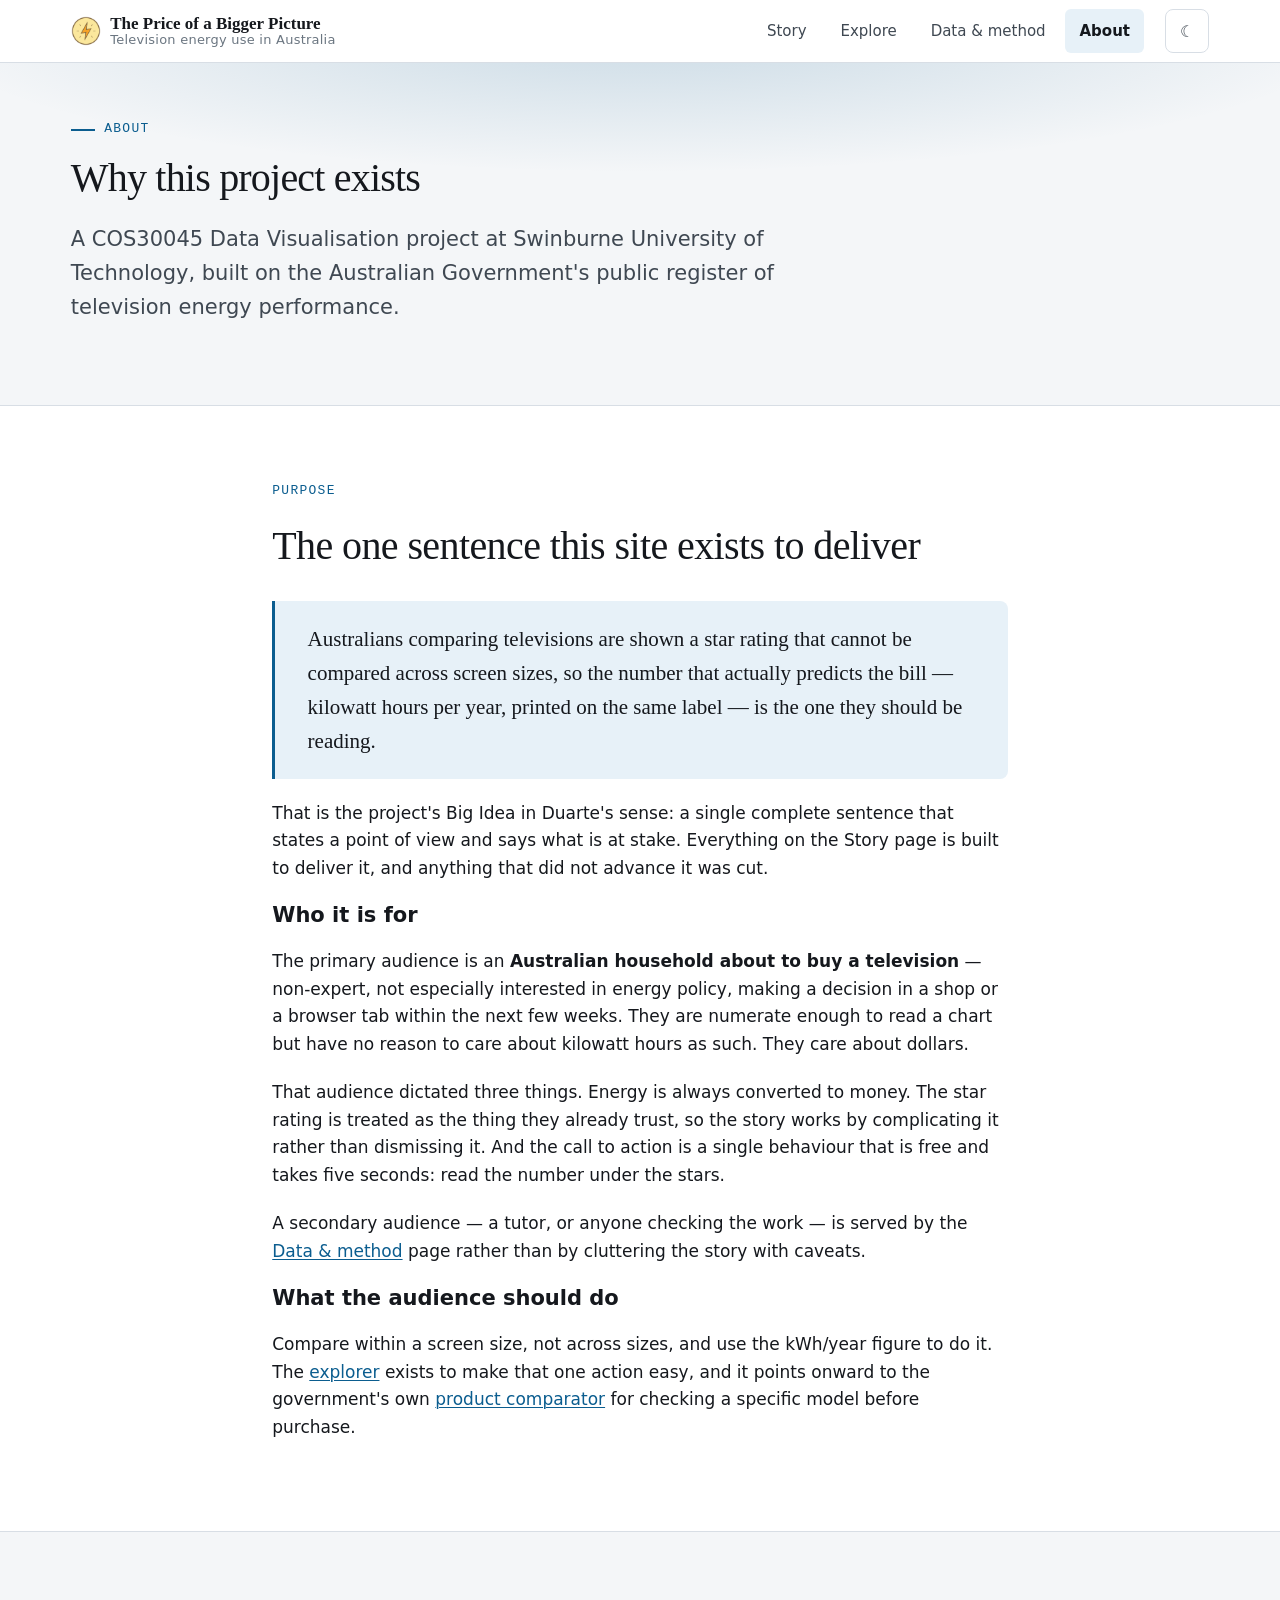
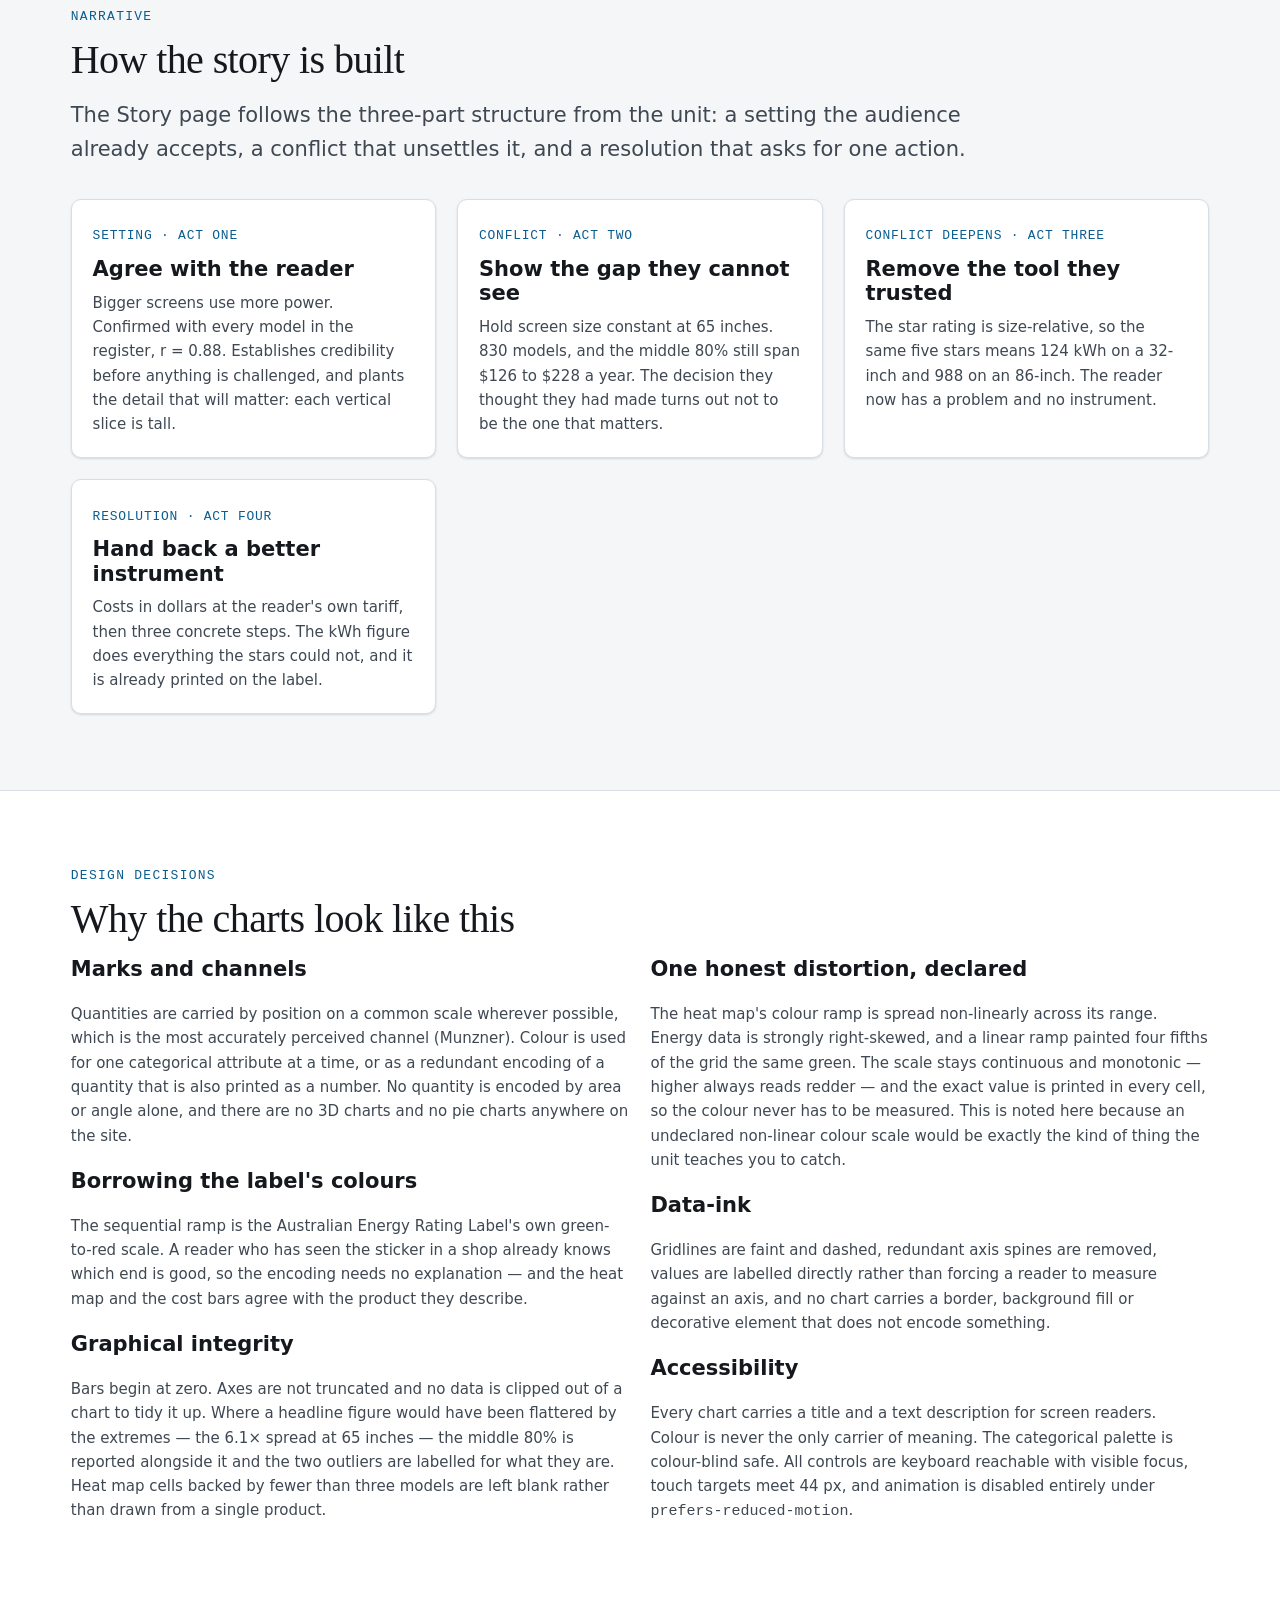
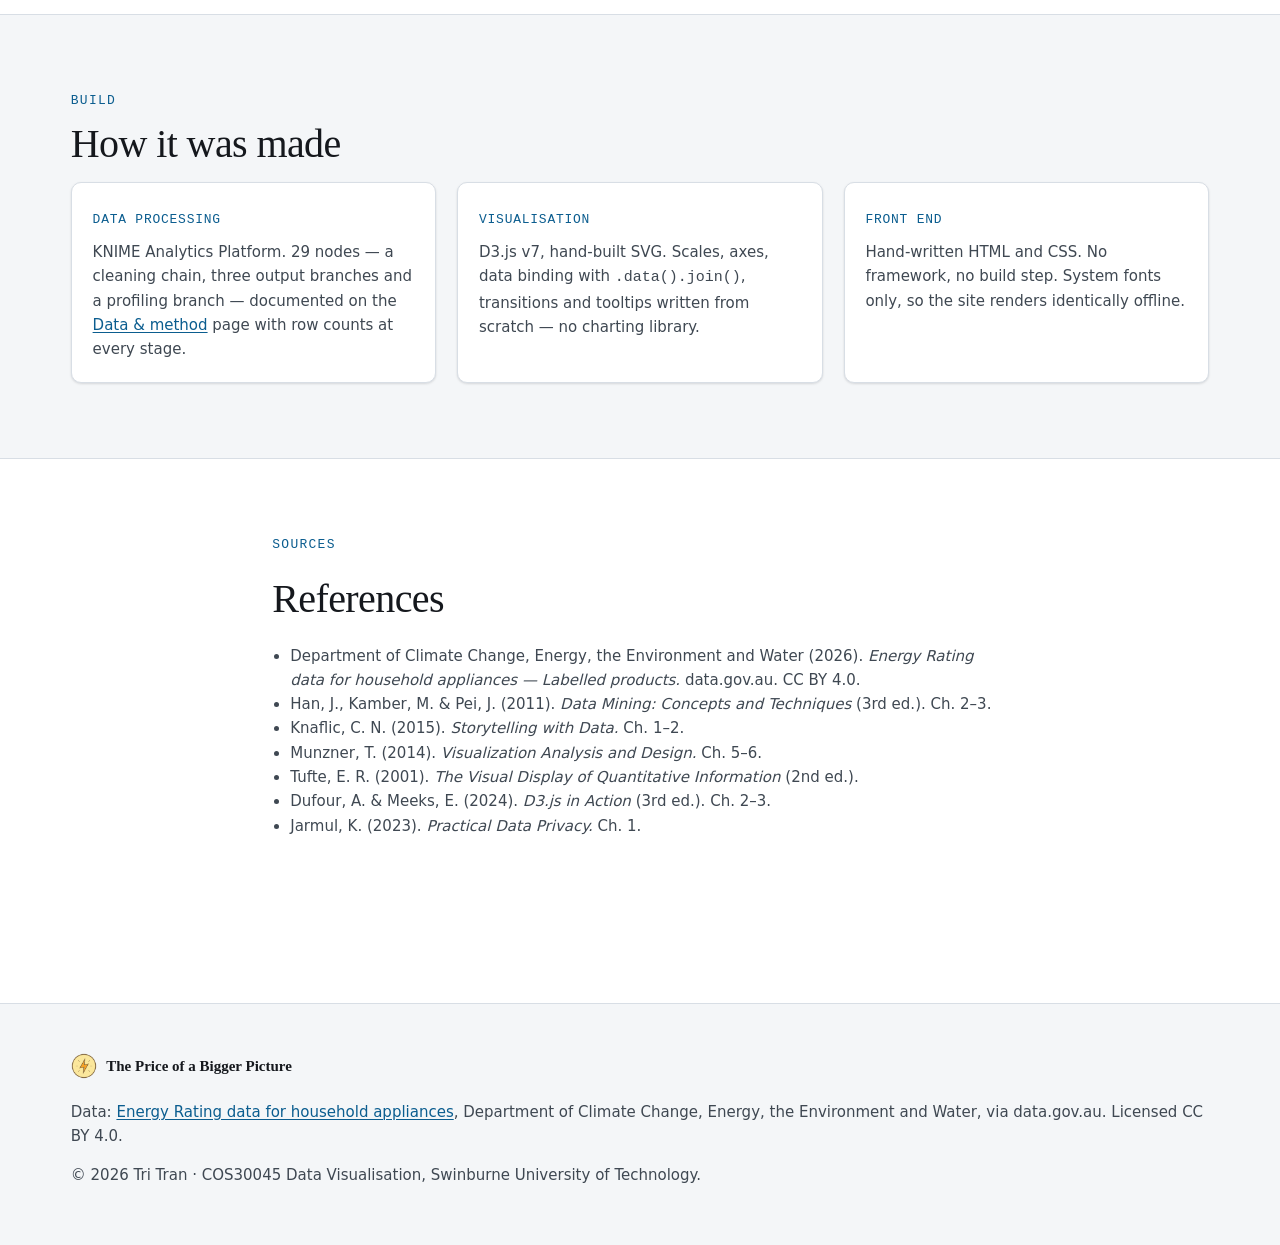
==== commit c42a4988: "Remove the generative AI declaration from the website The declaration is submitted as a separate fil" ====
--- a/about.html
+++ b/about.html
@@ -4,7 +4,7 @@
   <meta charset="UTF-8">
   <meta name="viewport" content="width=device-width, initial-scale=1.0">
   <title>About this project</title>
-  <meta name="description" content="Who this data story is for, what it is trying to achieve, the design decisions behind it, and the generative AI declaration.">
+  <meta name="description" content="Who this data story is for, what it is trying to achieve, and the design decisions behind it.">
   <link rel="icon" href="assets/img/PowerIcon.png" type="image/png">
   <link rel="stylesheet" href="assets/css/styles.css">
 </head>
@@ -227,46 +227,11 @@
       </div>
     </section>
 
-    <!-- ============ GENAI ============ -->
+    <!-- ============ REFERENCES ============ -->
     <section class="section">
       <div class="wrap wrap--text stack">
-        <span class="eyebrow">Declaration</span>
-        <h2>Generative AI use</h2>
-
-        <p>
-          Generative AI (Claude, by Anthropic) was used in the production of this project. This
-          declaration records what it did and what it did not do.
-        </p>
-
-        <h3>Where it was used</h3>
-        <ul class="tick-list">
-          <li>Profiling the raw dataset to surface the data quality issues listed on the Data &amp;
-              method page.</li>
-          <li>Designing the KNIME node sequence and writing the reference script that mirrors it.</li>
-          <li>Generating a first draft of the KNIME workflow file. That draft did not load cleanly;
-              the author debugged it and rebuilt the broken nodes by hand in KNIME, and the submitted
-              workflow is the hand-repaired version.</li>
-          <li>Checking the KNIME outputs against the reference script, value by value.</li>
-          <li>Writing the D3 chart code, the CSS design system and the page markup.</li>
-          <li>Drafting and editing the written copy on all four pages.</li>
-        </ul>
-
-        <h3>Where it was not used</h3>
-        <ul class="tick-list">
-          <li>No data was generated, estimated, imputed or invented. Every figure traces to the
-              source file.</li>
-          <li>The choice of story, audience and argument was the author's.</li>
-          <li>No AI-generated text was accepted without checking the number behind it.</li>
-        </ul>
-
-        <h3>Verification</h3>
-        <p>
-          Every quantity quoted in the prose was recomputed from the source dataset and cross-checked
-          against the generated CSVs. The author reviewed, tested and modified all code, and takes
-          full responsibility for the accuracy of the final submission.
-        </p>
-
-        <h3 style="margin-top:var(--sp-5)">References</h3>
+        <span class="eyebrow">Sources</span>
+        <h2>References</h2>
         <ul class="small muted" style="padding-left:1.2em">
           <li>Department of Climate Change, Energy, the Environment and Water (2026).
               <em>Energy Rating data for household appliances &mdash; Labelled products.</em> data.gov.au. CC BY 4.0.</li>
--- a/assets/css/styles.css
+++ b/assets/css/styles.css
@@ -446,12 +446,6 @@
 .site-footer__top { display: flex; align-items: center; gap: var(--sp-2); margin-bottom: var(--sp-4); }
 .site-footer__top img { width: 26px; height: 26px; }
 .site-footer__top strong { font-family: var(--font-display); font-weight: 600; color: var(--ink); }
-.site-footer__ack {
-  margin-top: var(--sp-4); padding-top: var(--sp-4);
-  border-top: 1px solid var(--rule);
-  font-size: var(--fs-xs); color: var(--ink-3); max-width: 80ch;
-}
-
 /* --- Print ---------------------------------------------------------------- */
 @media print {
   .site-header, .theme-toggle, .controls, .skip-link { display: none; }
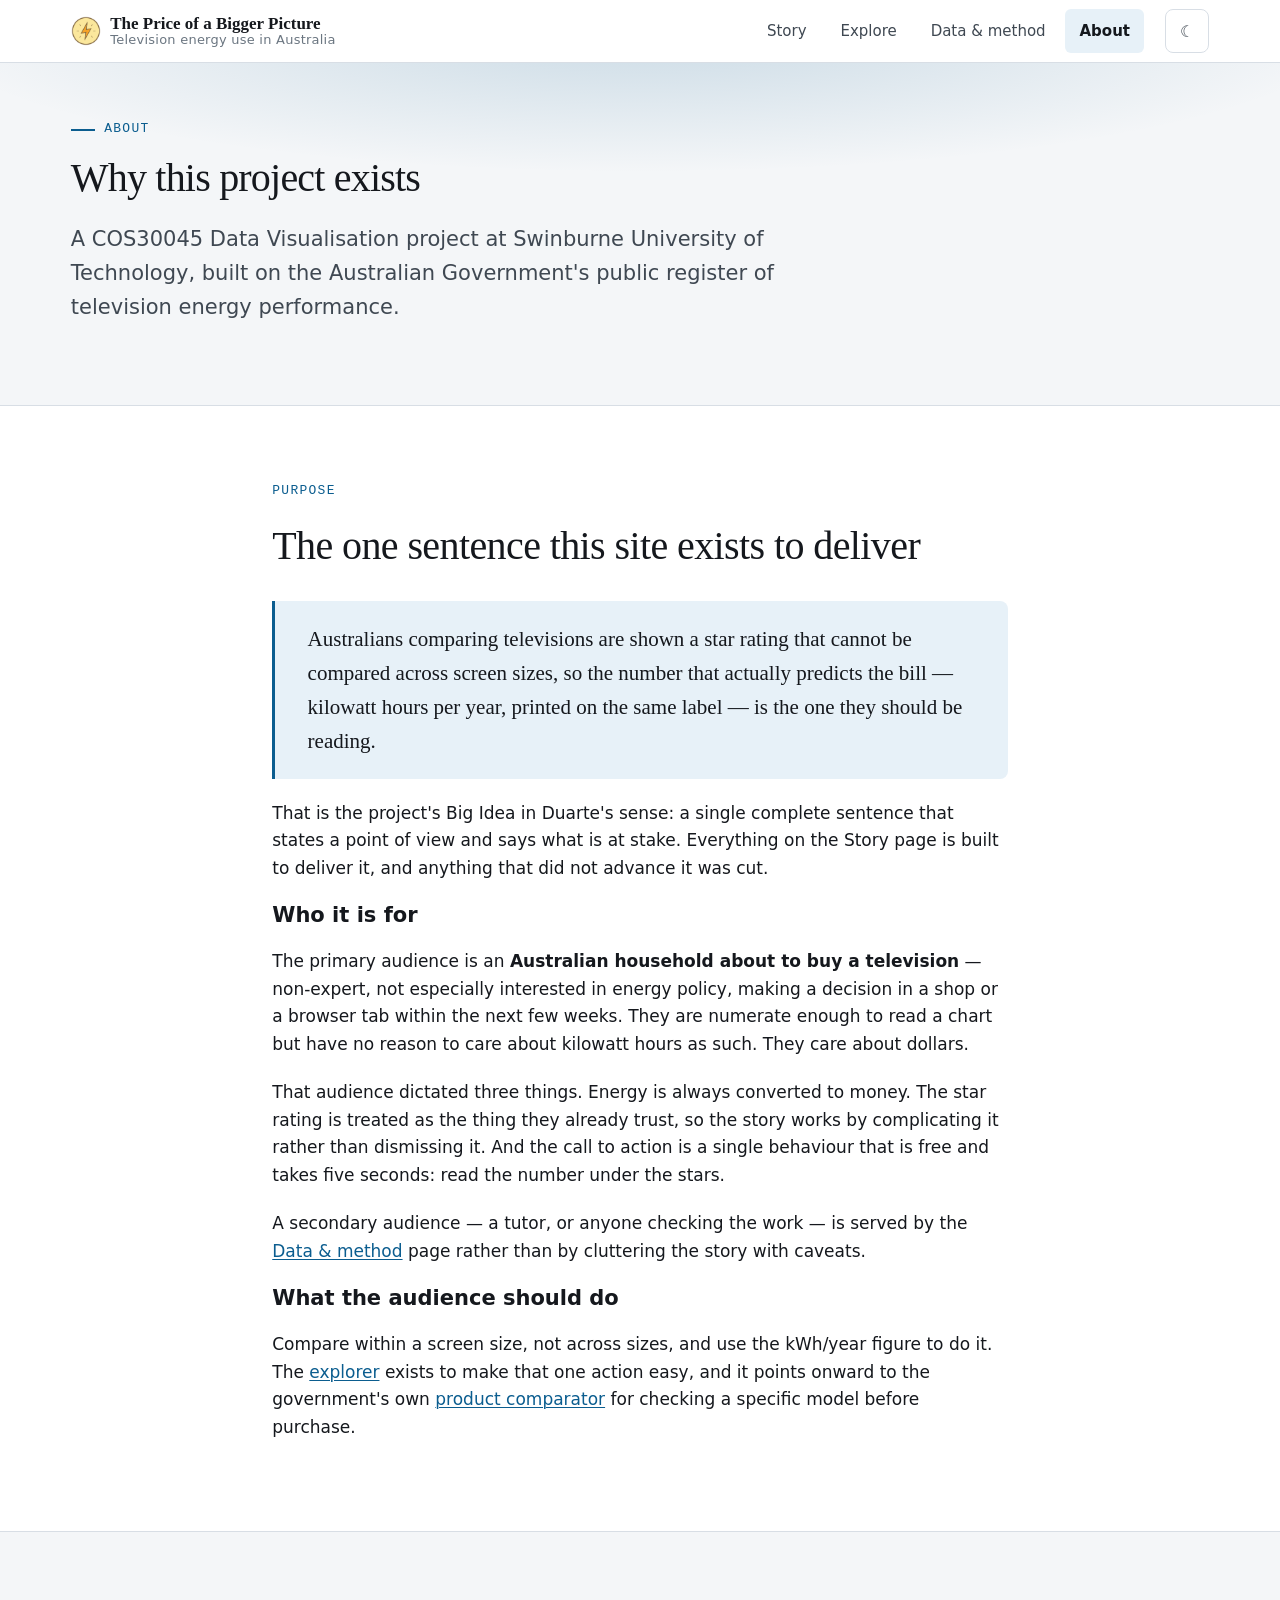
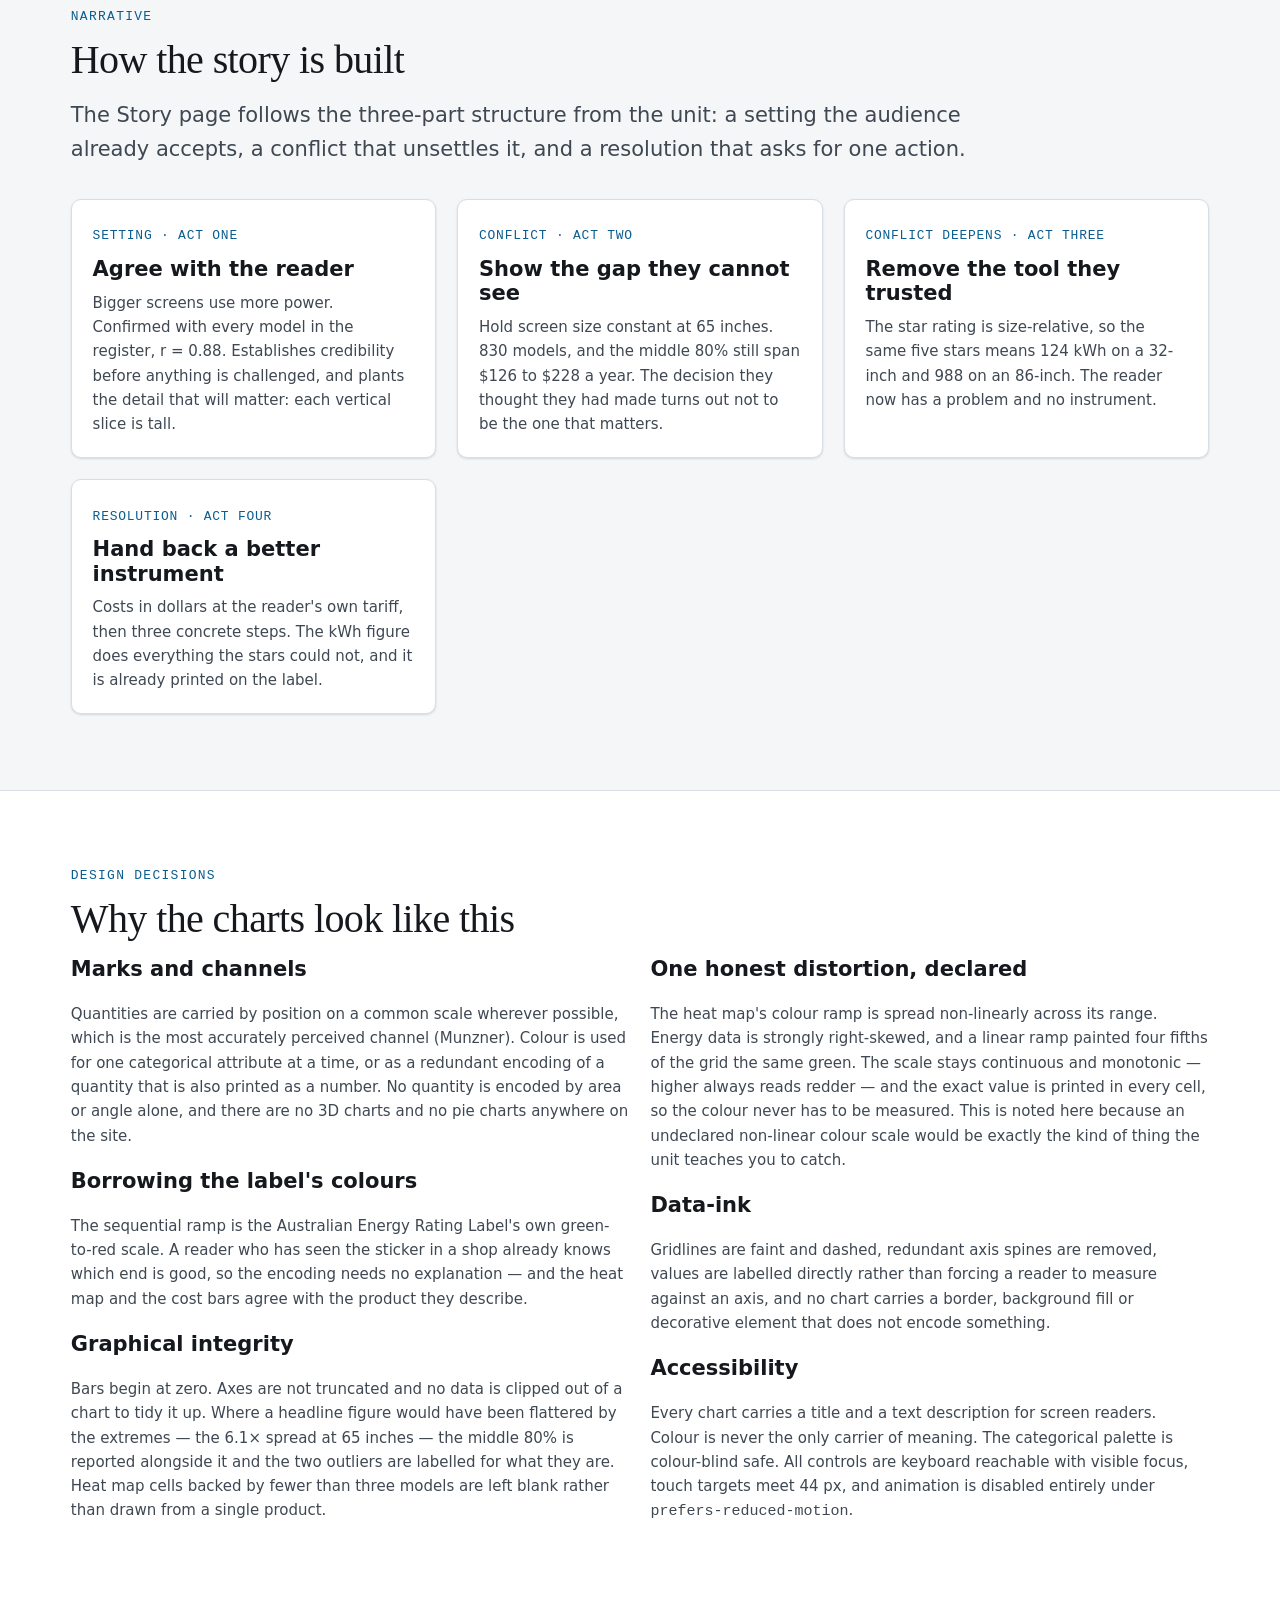
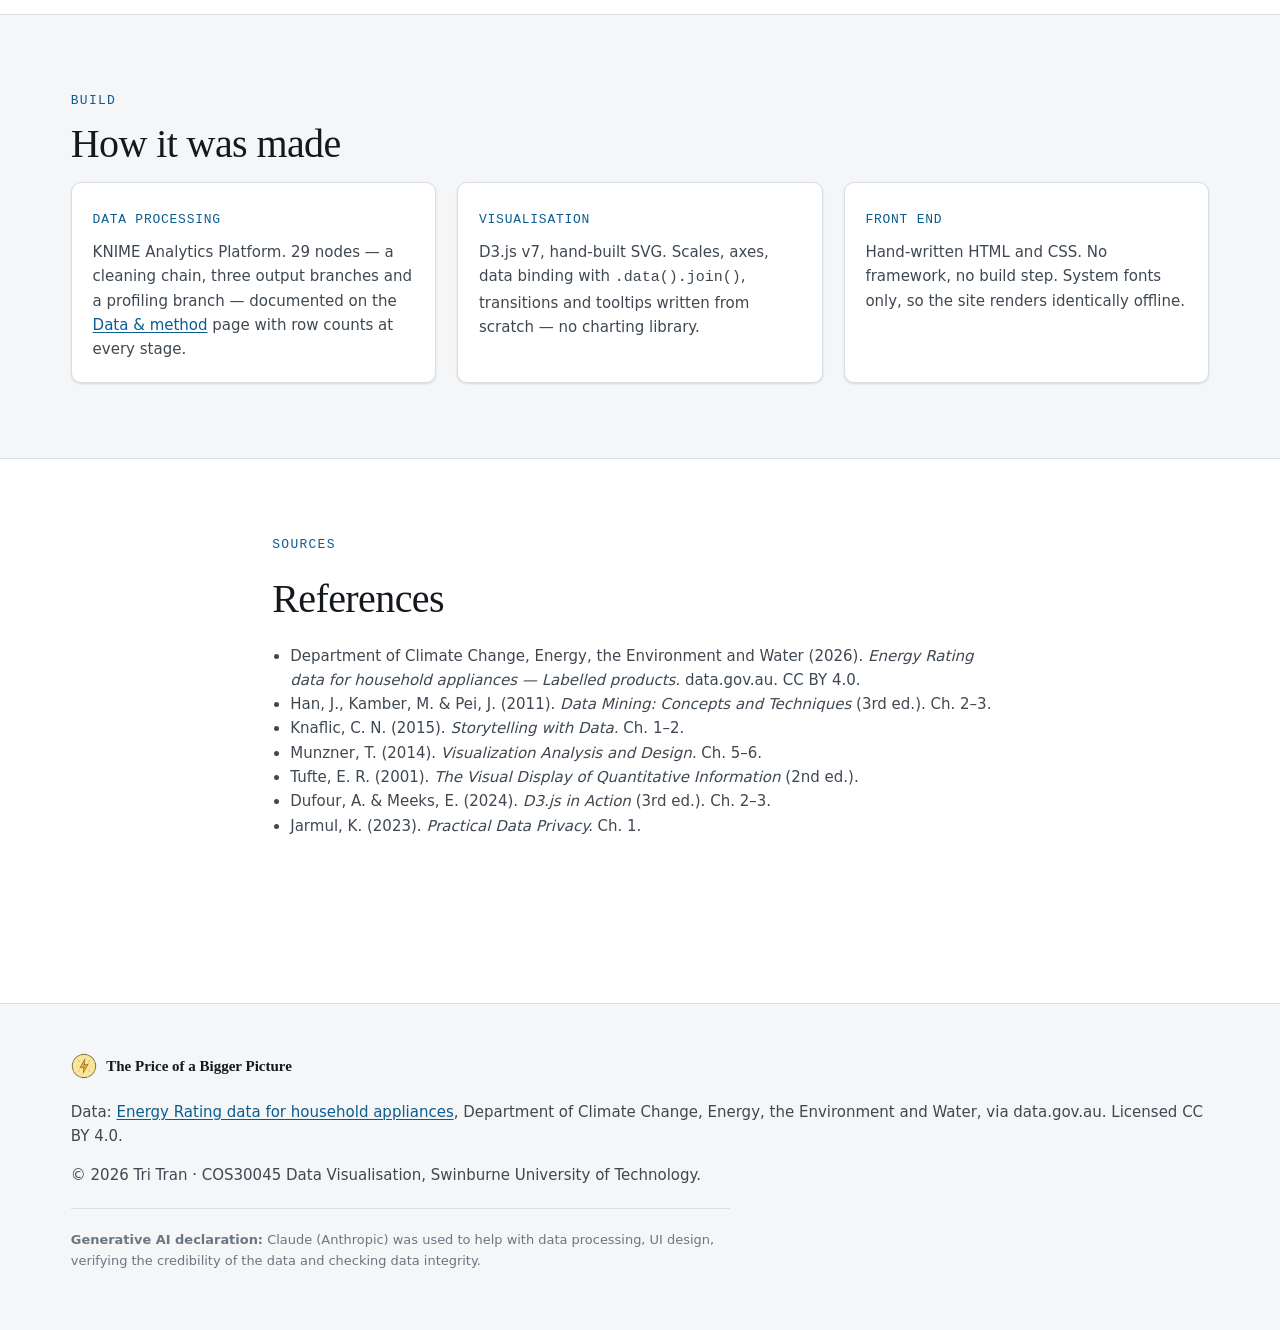
==== commit 72039689: "Add a generative AI declaration to every page footer Each page footer now states that Claude (Anthro" ====
--- a/about.html
+++ b/about.html
@@ -259,6 +259,10 @@
         Environment and Water, via data.gov.au. Licensed CC BY 4.0.
       </p>
       <p class="small">&copy; <span data-year>2026</span> Tri Tran &middot; COS30045 Data Visualisation, Swinburne University of Technology.</p>
+      <p class="site-footer__ack">
+        <b>Generative AI declaration:</b> Claude (Anthropic) was used to help with data processing,
+        UI design, verifying the credibility of the data and checking data integrity.
+      </p>
     </div>
   </footer>
 
--- a/assets/css/styles.css
+++ b/assets/css/styles.css
@@ -446,6 +446,11 @@
 .site-footer__top { display: flex; align-items: center; gap: var(--sp-2); margin-bottom: var(--sp-4); }
 .site-footer__top img { width: 26px; height: 26px; }
 .site-footer__top strong { font-family: var(--font-display); font-weight: 600; color: var(--ink); }
+.site-footer__ack {
+  margin-top: var(--sp-4); padding-top: var(--sp-4);
+  border-top: 1px solid var(--rule);
+  font-size: var(--fs-xs); color: var(--ink-3); max-width: 80ch;
+}
 /* --- Print ---------------------------------------------------------------- */
 @media print {
   .site-header, .theme-toggle, .controls, .skip-link { display: none; }
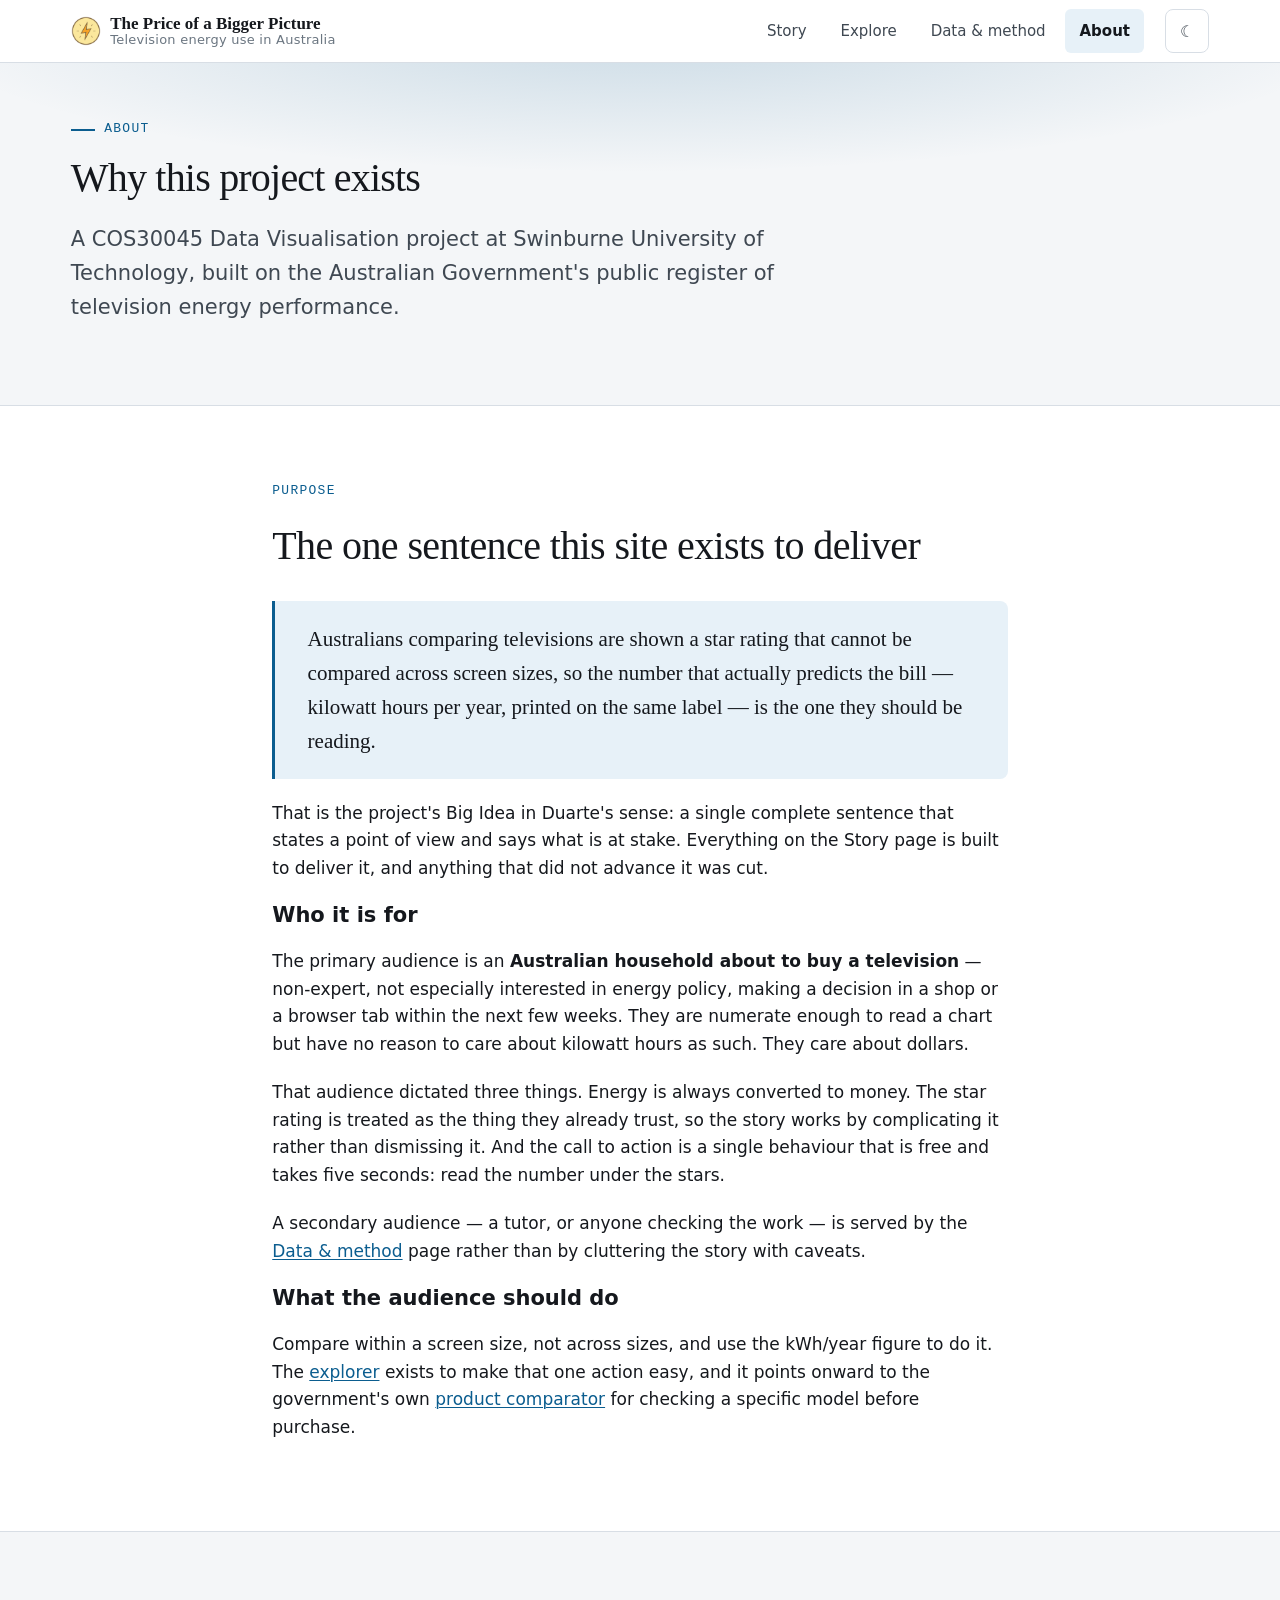
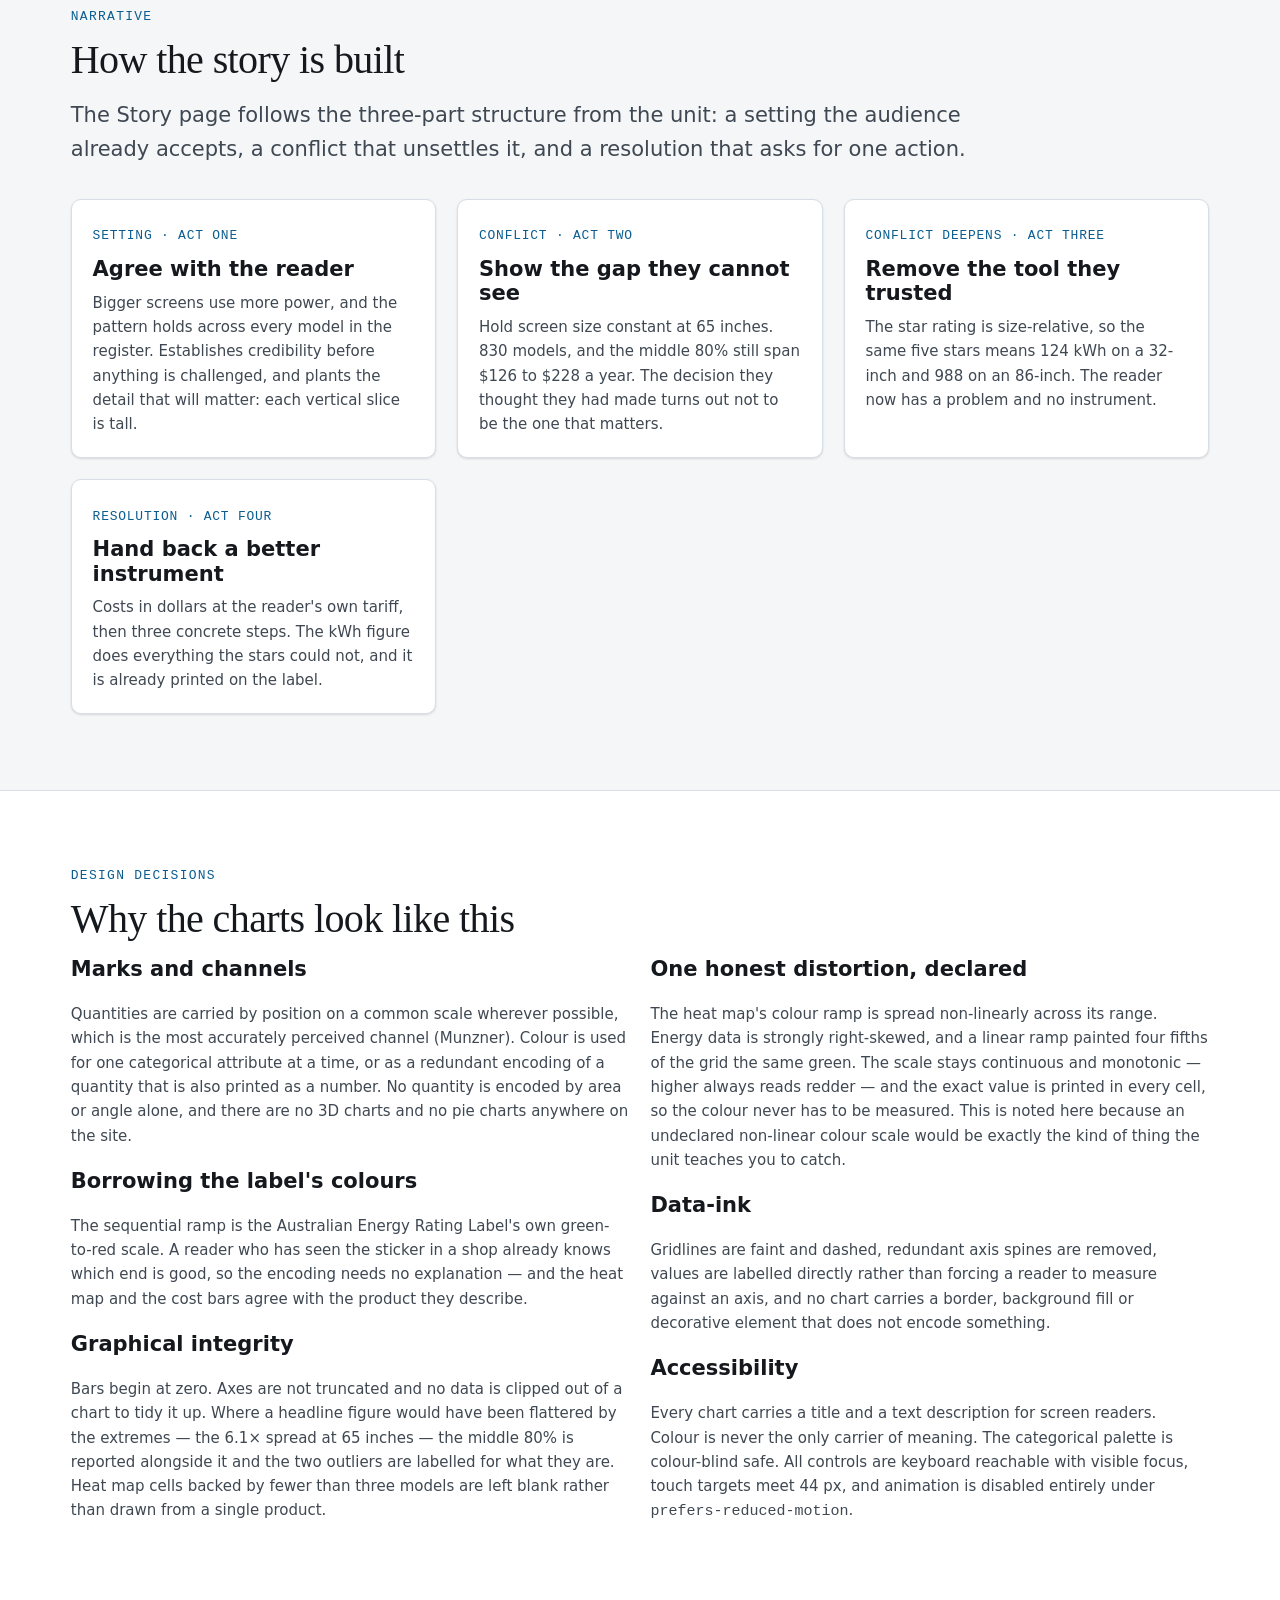
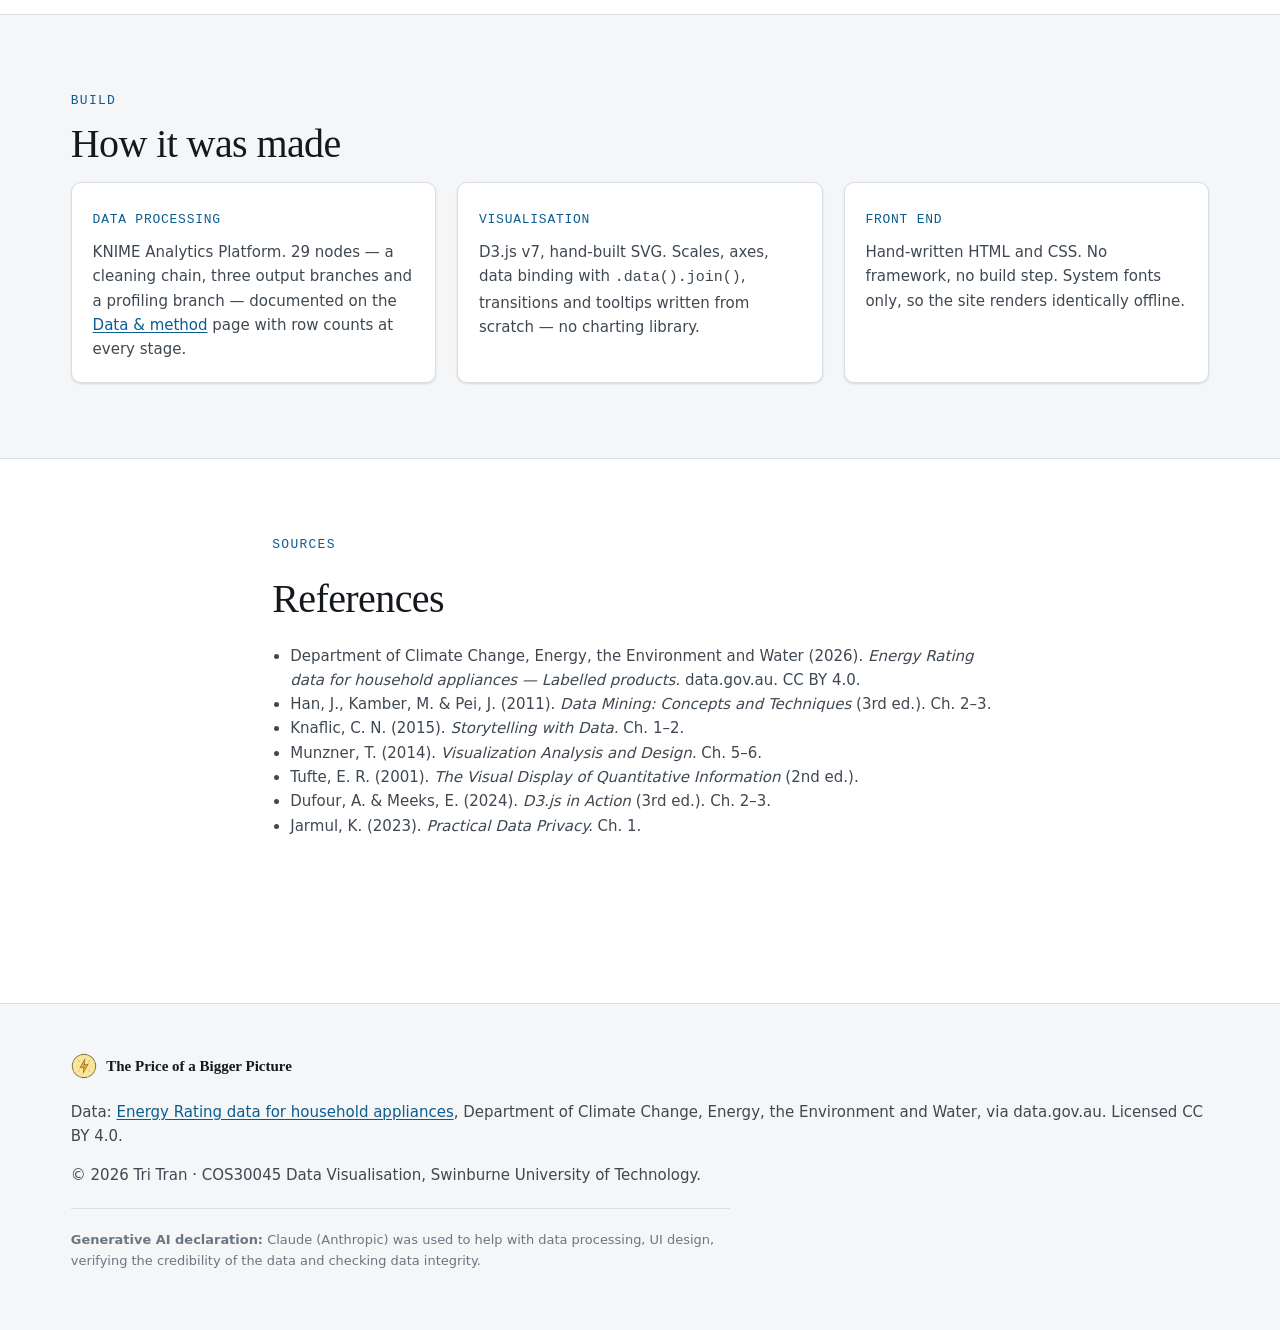
==== commit 0feb3231: "Remove the correlation figure from Act one The r value is taken out of the Act one paragraph, the ch" ====
--- a/about.html
+++ b/about.html
@@ -106,8 +106,8 @@
           <div class="card">
             <span class="card__tag">Setting &middot; Act one</span>
             <h3>Agree with the reader</h3>
-            <p class="small muted">Bigger screens use more power. Confirmed with every model in the
-            register, r&nbsp;=&nbsp;0.88. Establishes credibility before anything is challenged, and
+            <p class="small muted">Bigger screens use more power, and the pattern holds across every
+            model in the register. Establishes credibility before anything is challenged, and
             plants the detail that will matter: each vertical slice is tall.</p>
           </div>
           <div class="card">
